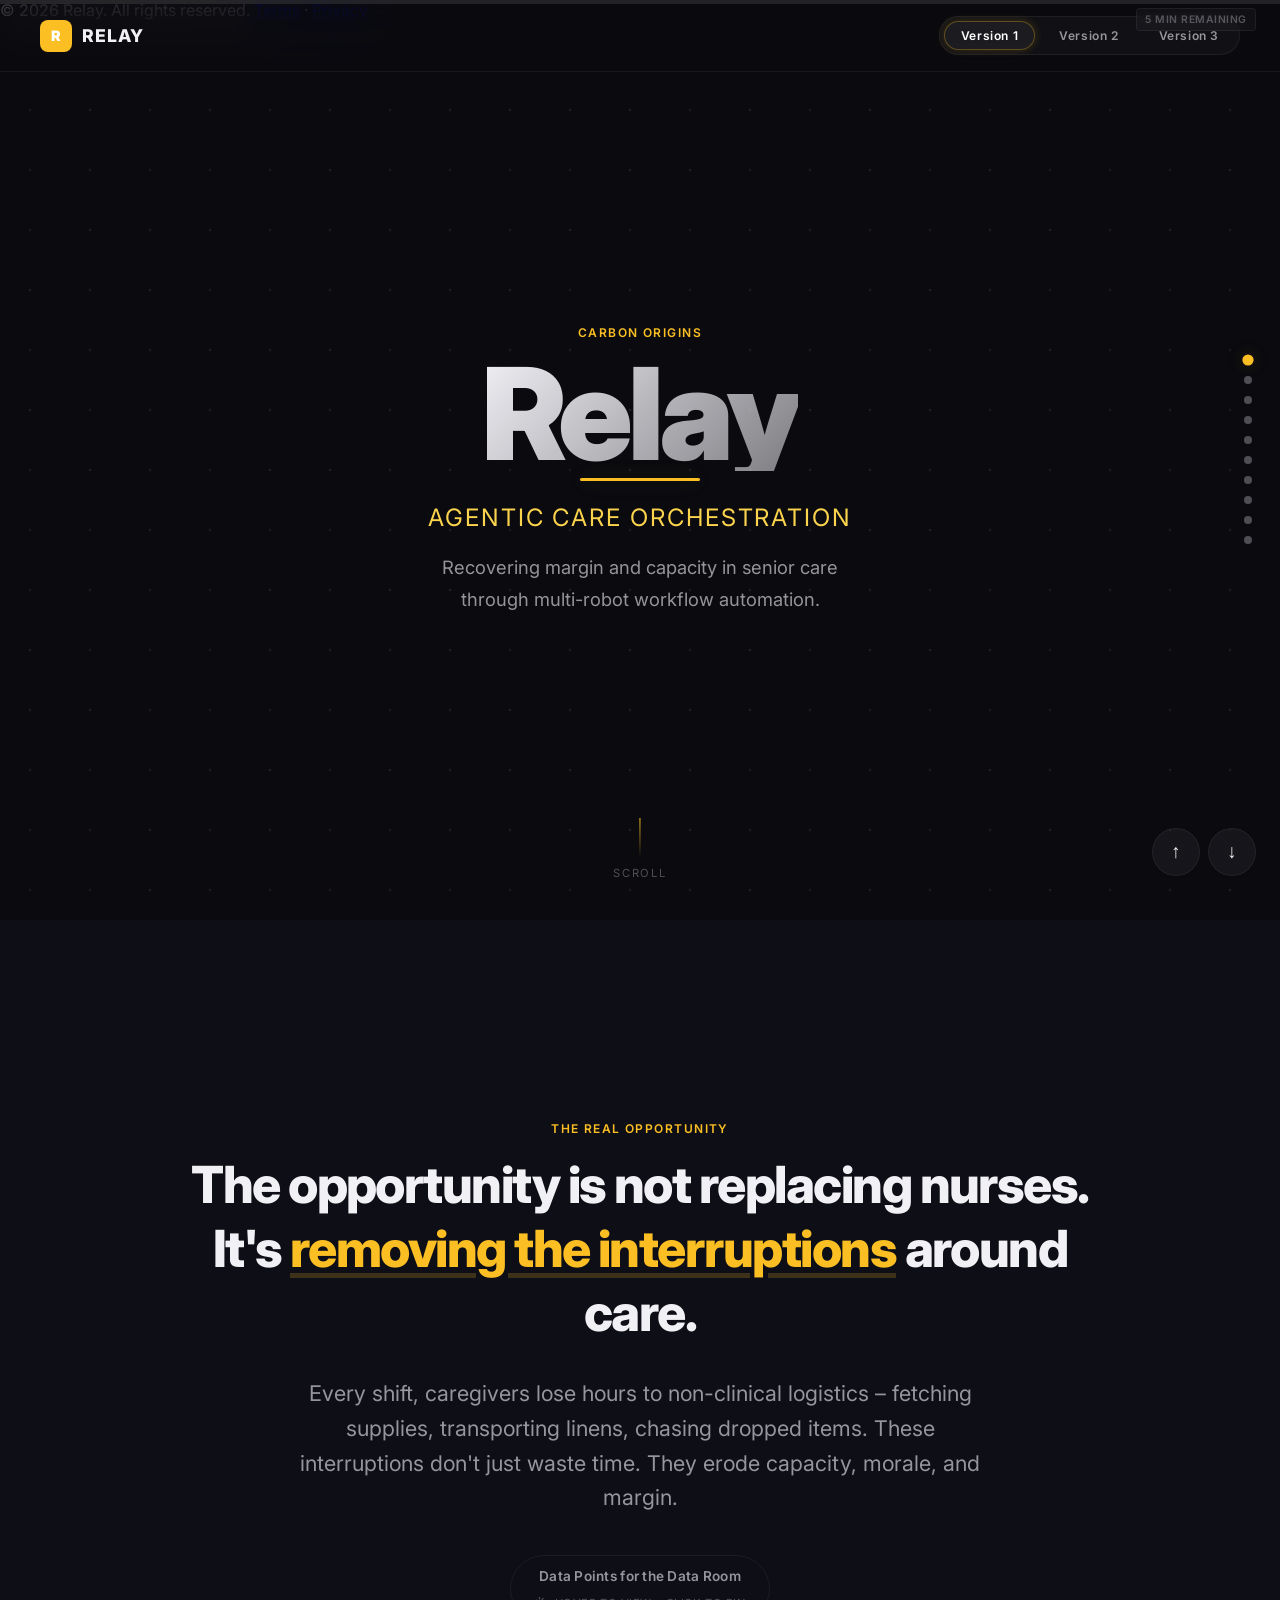
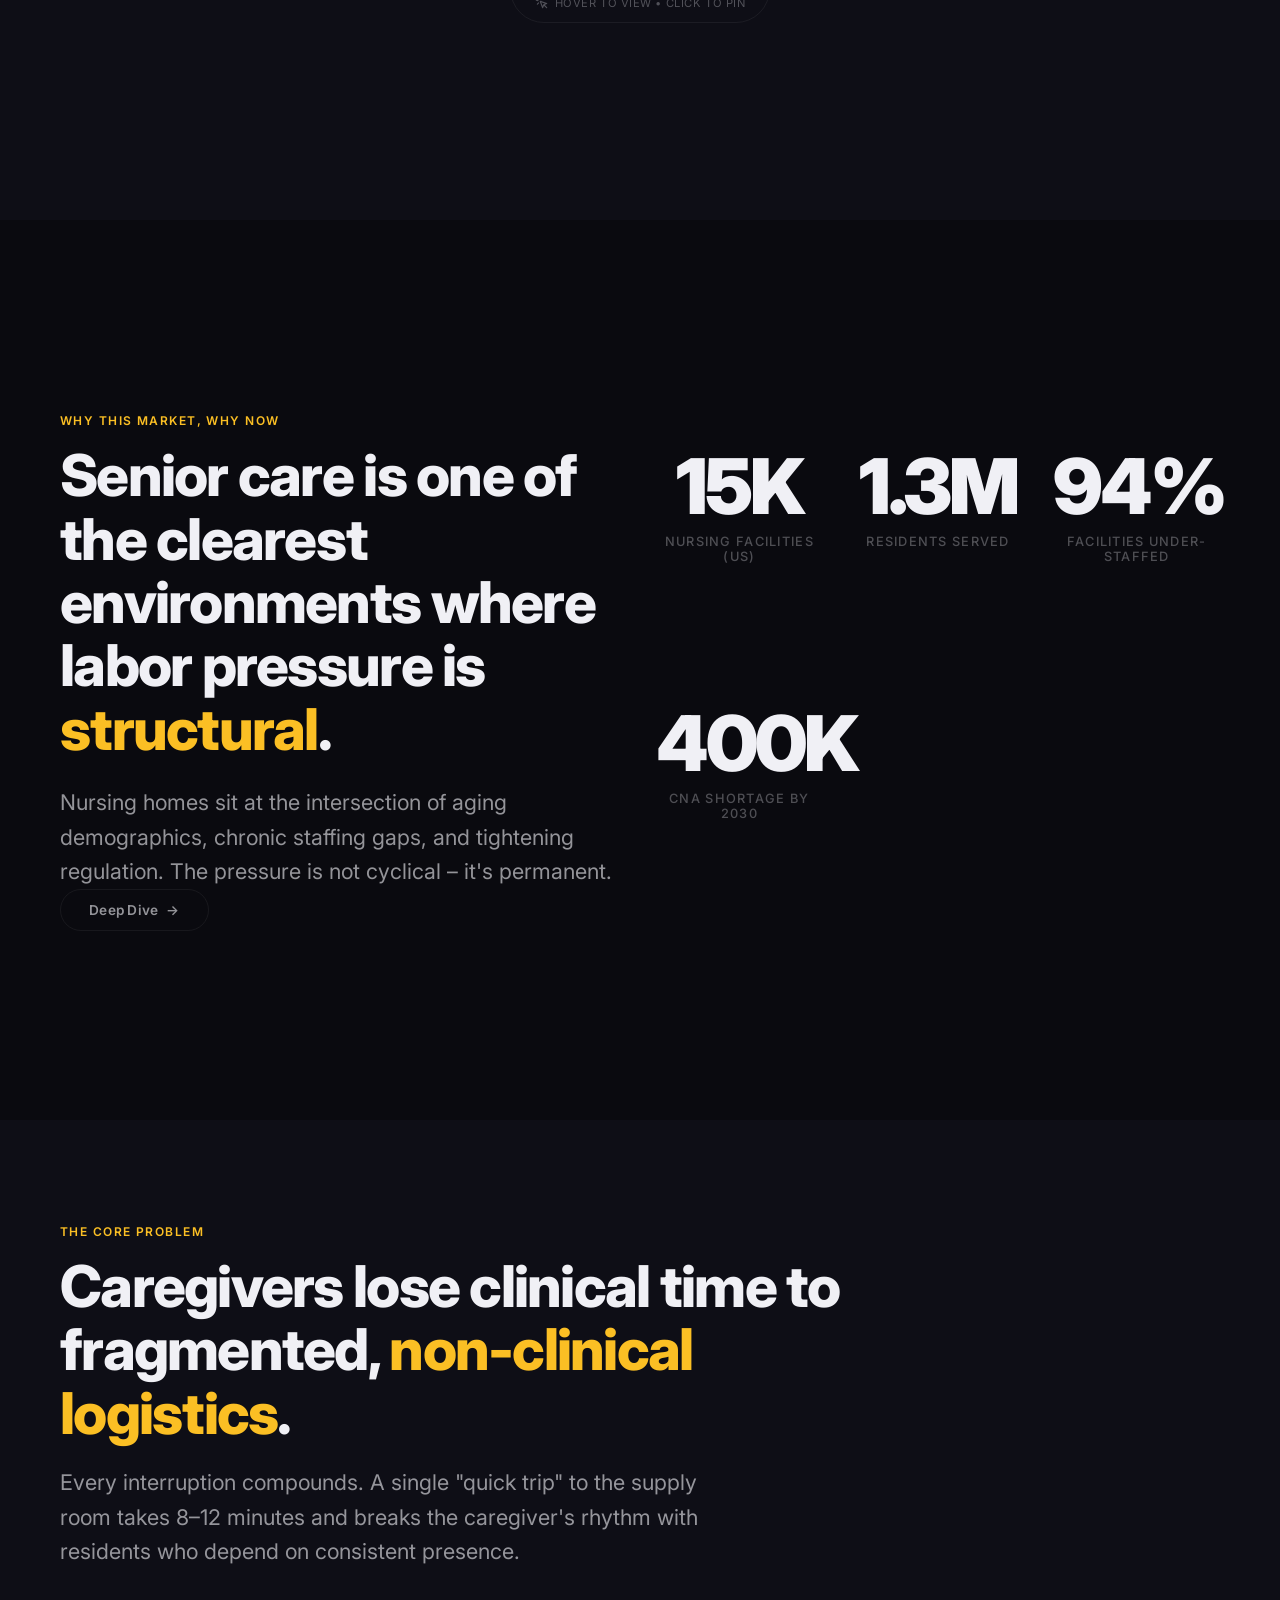
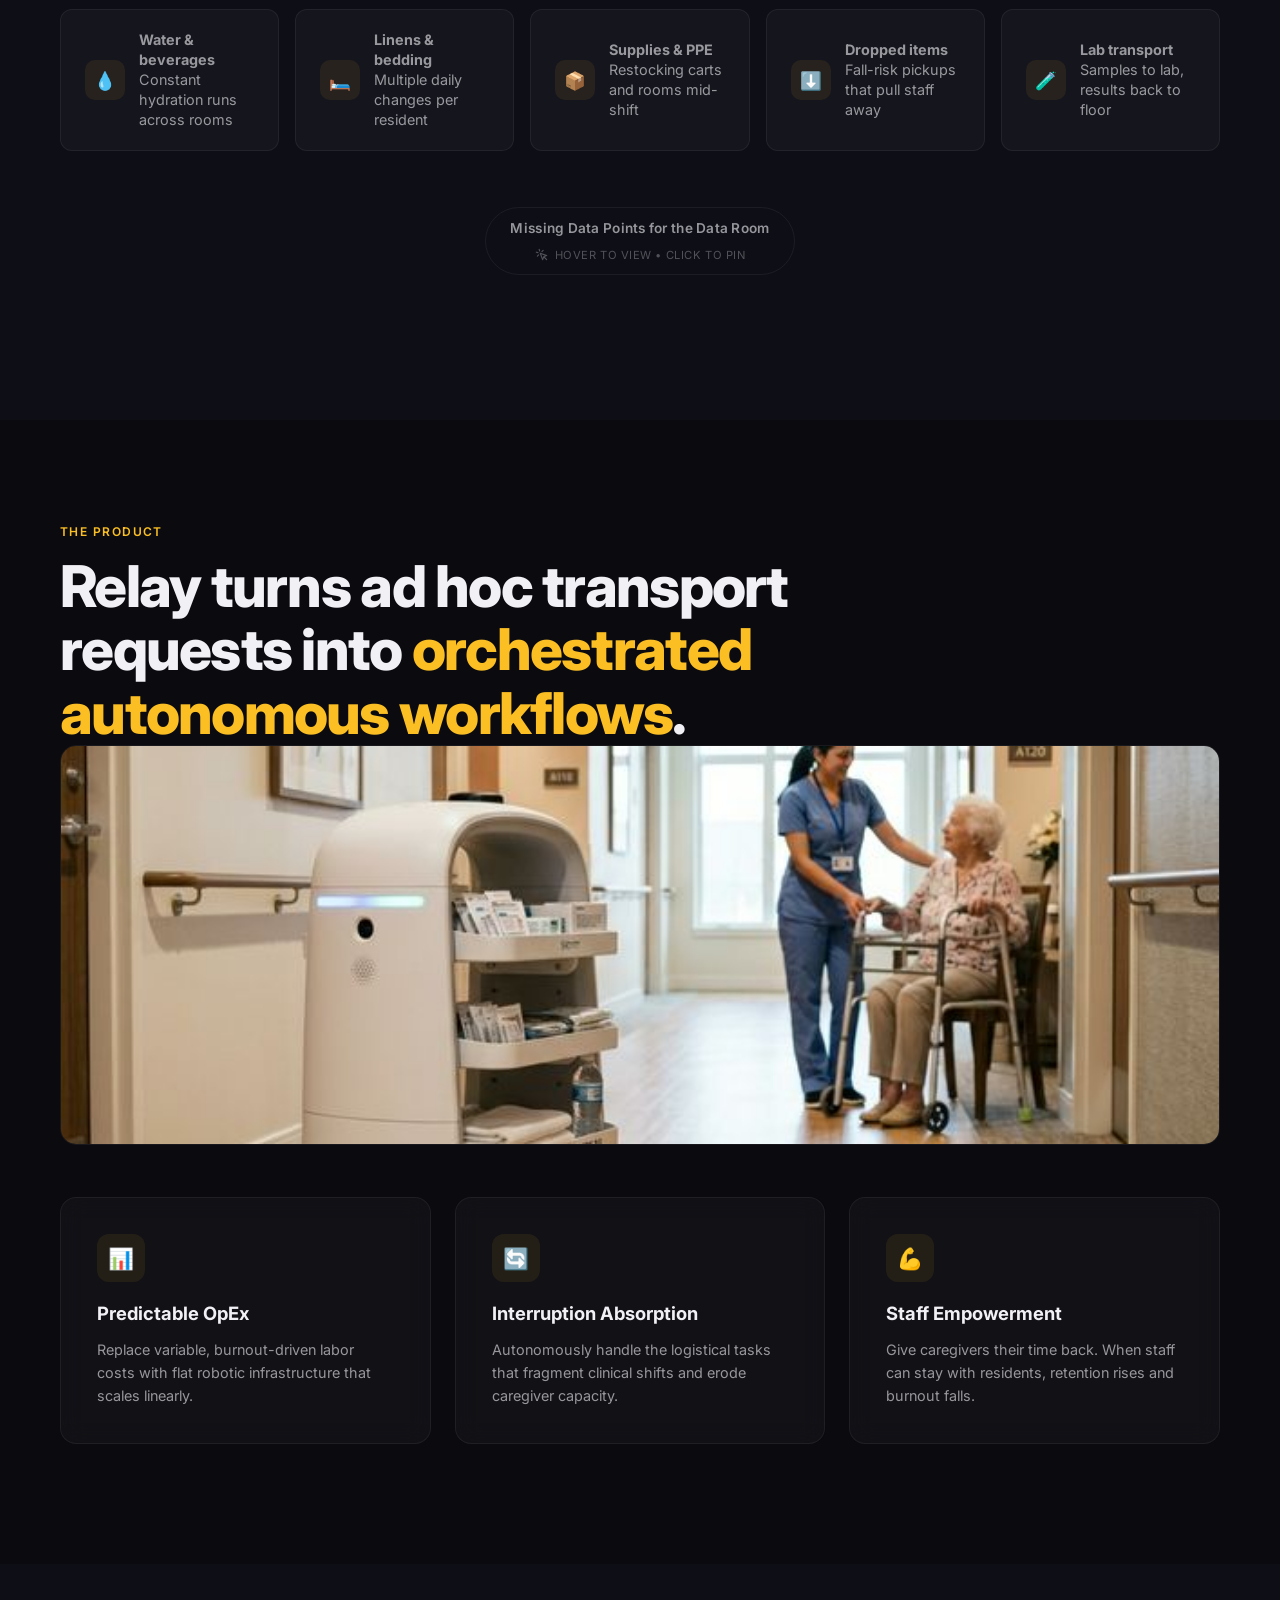
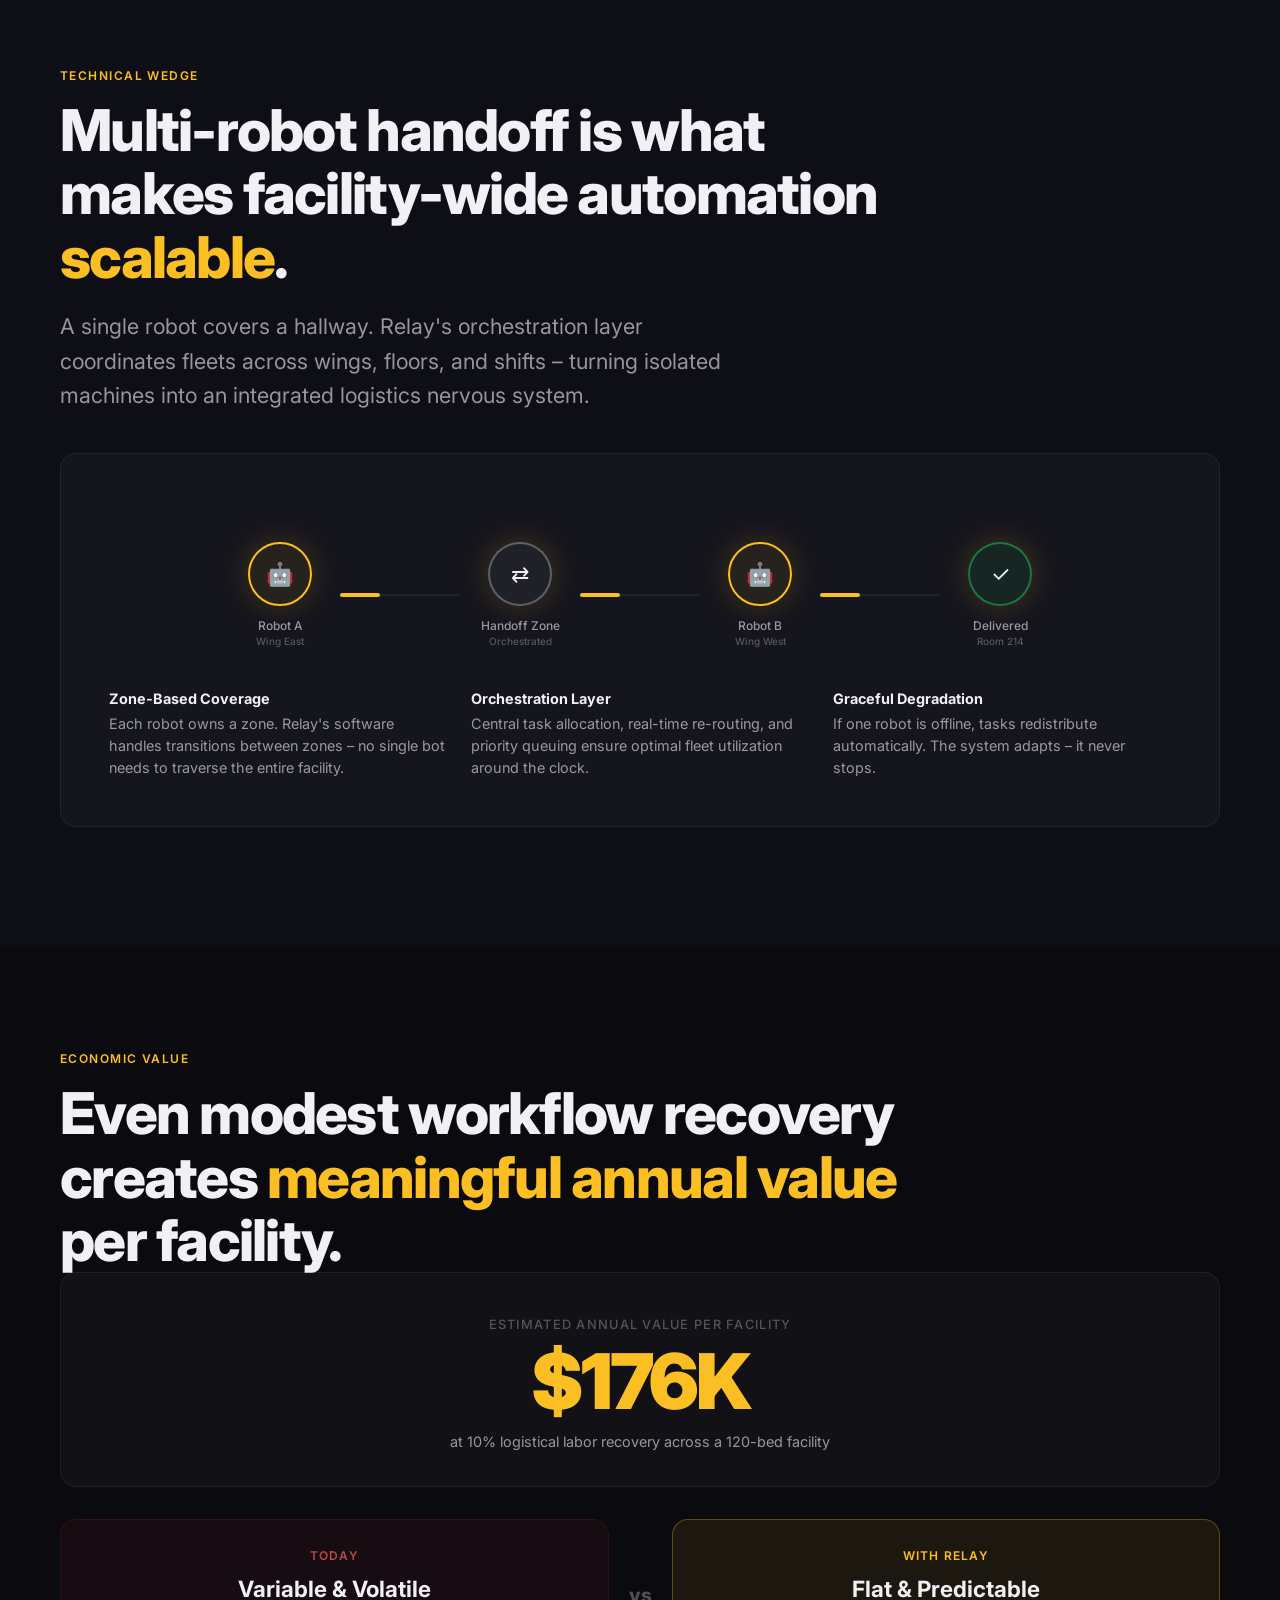
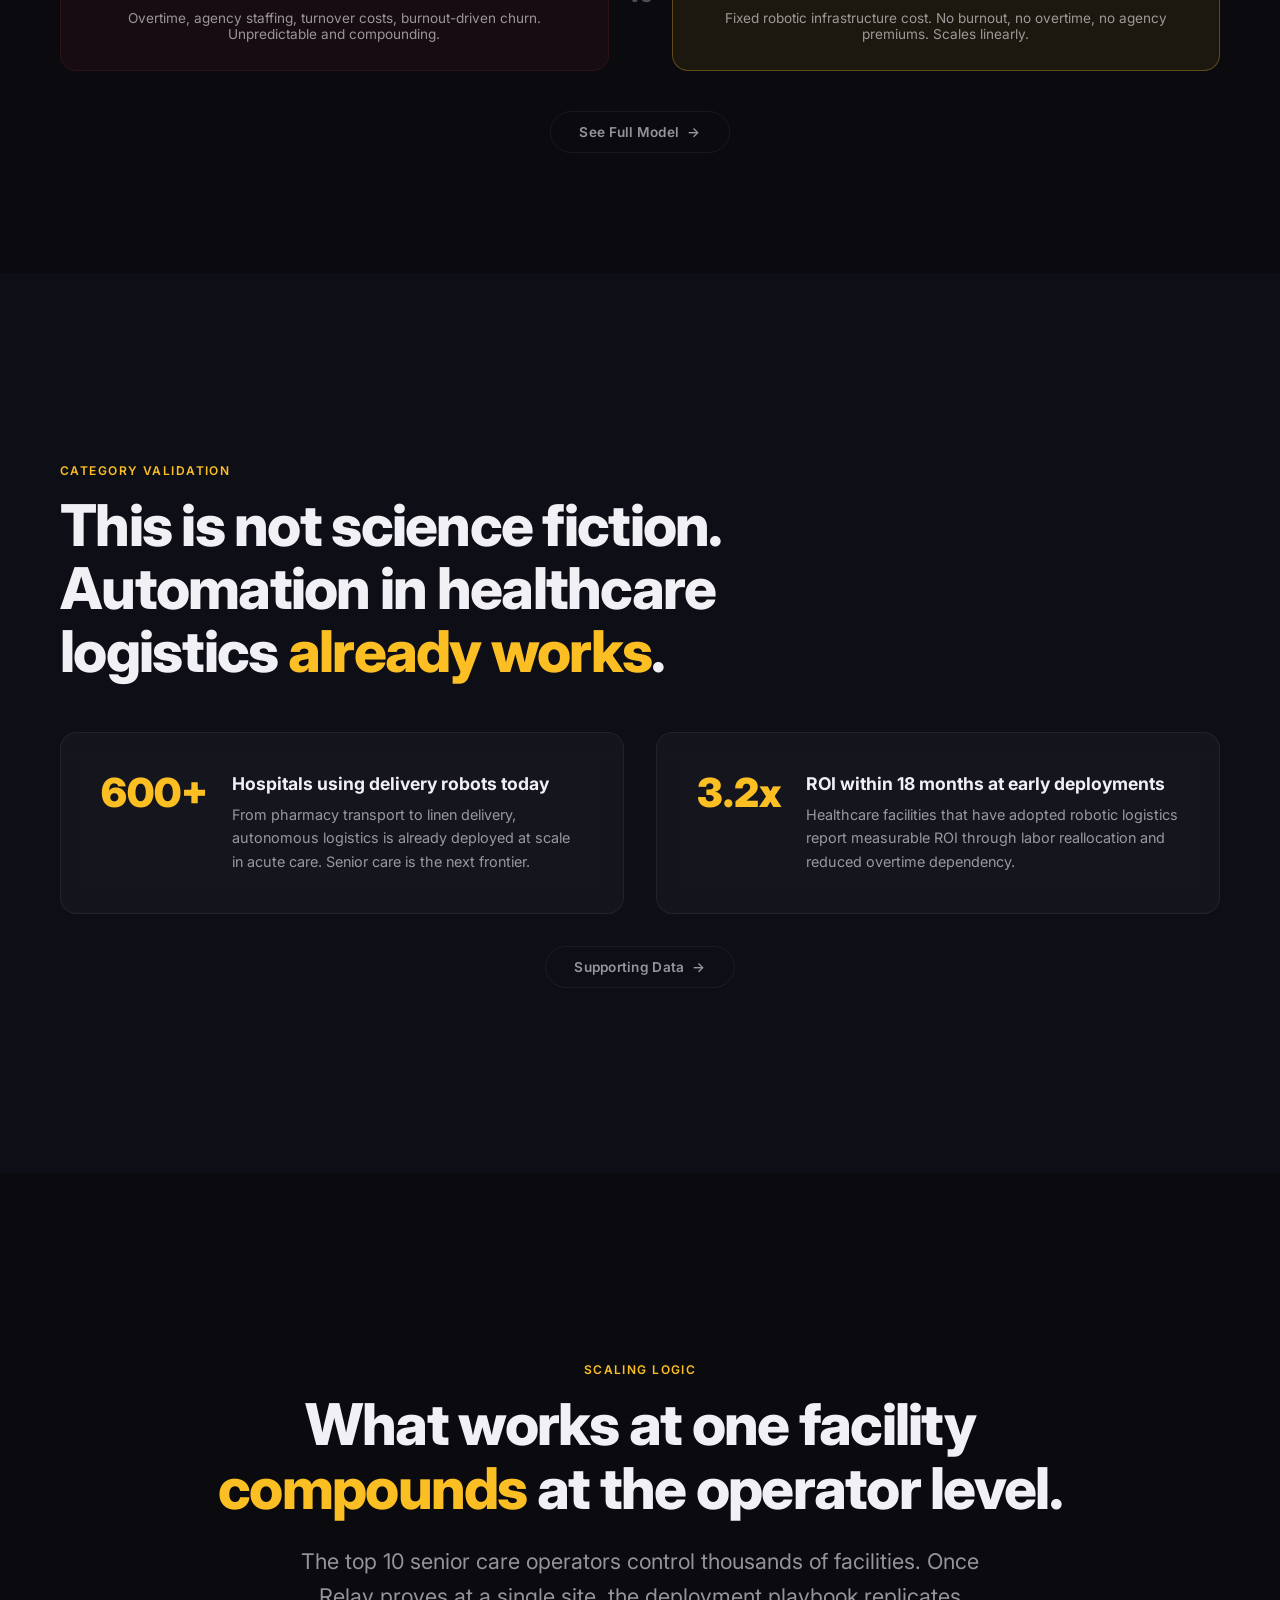
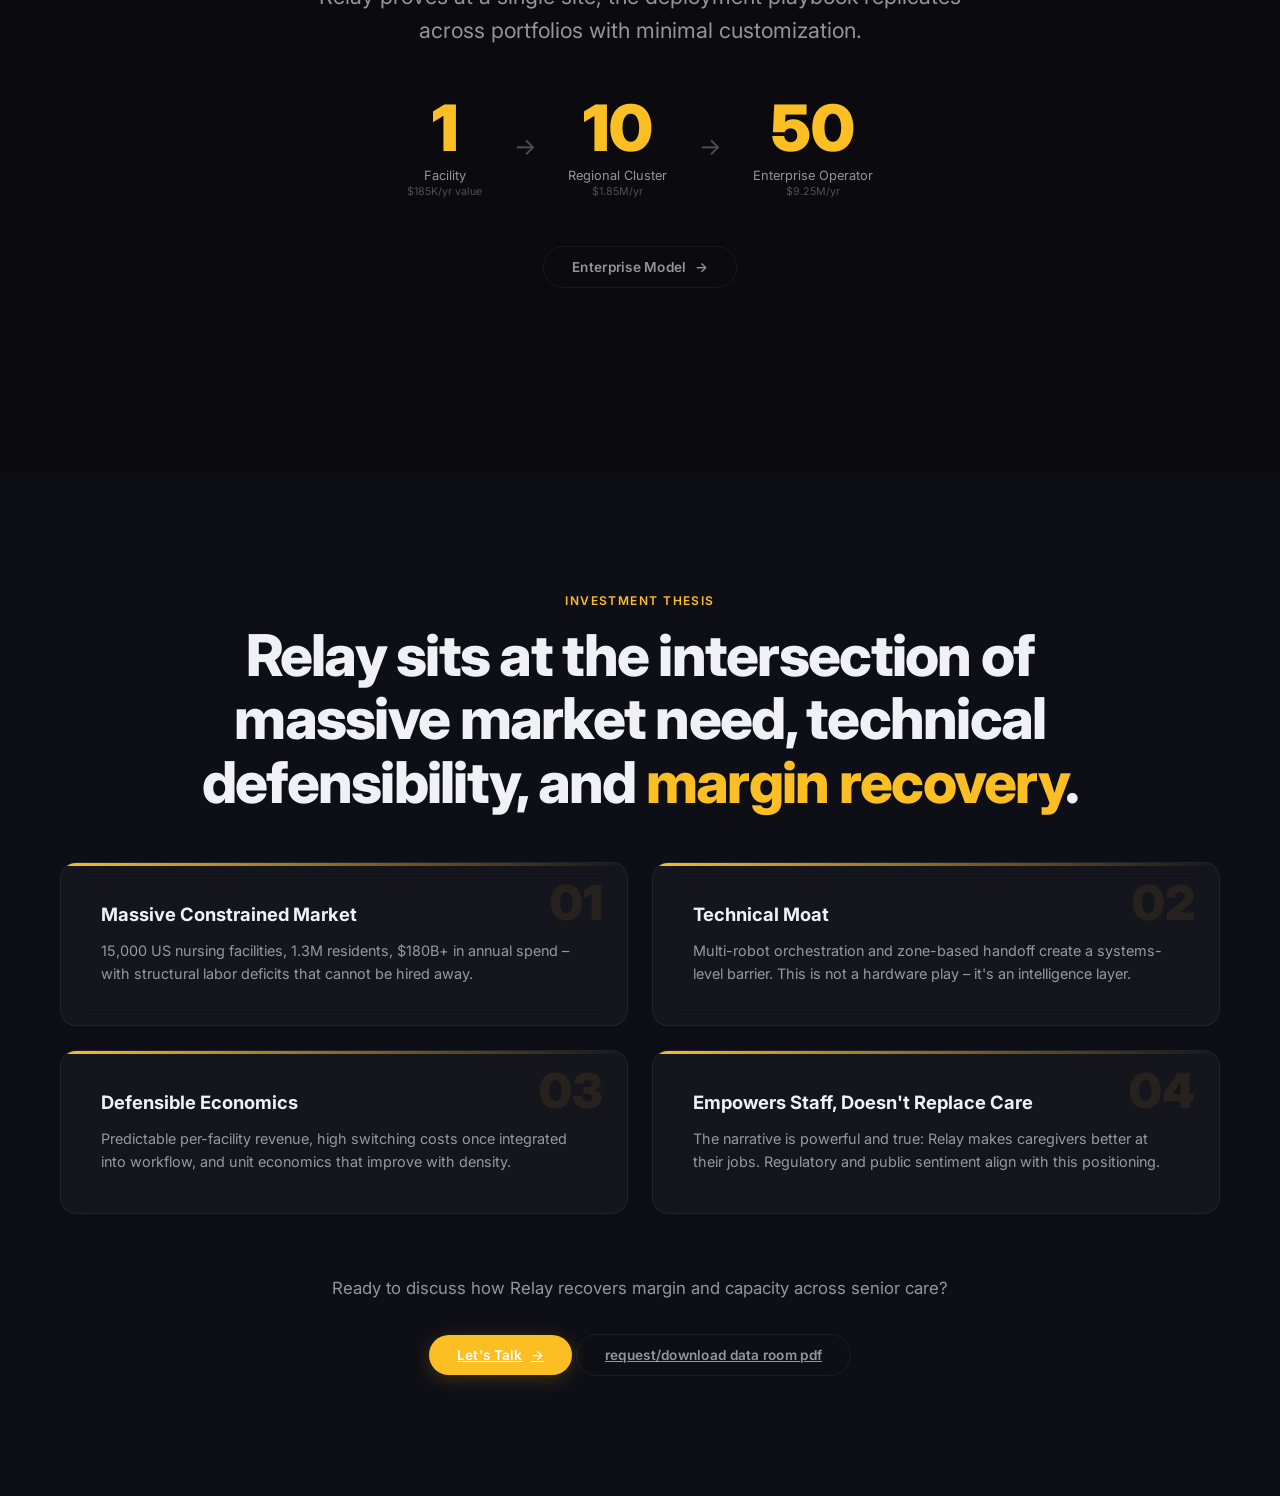
==== index.html @ 95ac2554 "Initial commit" ====
<!DOCTYPE html>
<html lang="en">

<head>
  <meta charset="UTF-8">
  <meta name="viewport" content="width=device-width, initial-scale=1.0">
  <meta name="description"
    content="Relay – Agentic Care Orchestration. Recovering margin and capacity in senior care through multi-robot workflow automation.">
  <title>Relay – Investor Deck</title>
  <link rel="stylesheet" href="styles.css">
</head>

<body>
  <div id="v1-progress-container" style="position: fixed; top: 0; left: 0; right: 0; z-index: 2000; height: 4px; background: rgba(255,255,255,0.1);">
    <div id="v1-progress-bar" style="height: 100%; width: 0%; background: #10B981; transition: width 0.1s, background 0.5s;"></div>
    <div id="v1-time-remaining" style="position: absolute; top: 8px; right: 24px; font-size: 0.65rem; font-weight: 600; text-transform: uppercase; letter-spacing: 0.05em; color: var(--text-muted); background: var(--bg-glass); padding: 4px 8px; border-radius: 4px; border: 1px solid var(--border); backdrop-filter: blur(4px);">
      5 min remaining
    </div>
  </div>  <!-- ═══ NAVIGATION ═══ -->
  <nav class="nav" id="main-nav">
    <div class="nav-logo">
      <div class="logo-mark">R</div>
      Relay
    </div>
    <div class="version-switcher">
      <a href="index.html" class="active">Version 1</a>
      <a href="v2.html">Version 2</a>
      <a href="v3.html">Version 3</a>
    </div>
  </nav>

  <!-- ═══ FOOTER ═══ -->
  <footer>
    <p>&copy; 2026 Relay. All rights reserved. <a href="#">Terms</a> &middot; <a href="#">Privacy</a></p>
  </footer>

  <button class="scroll-arrow-btn" id="scroll-up" onclick="scrollV('up')" aria-label="Scroll Up">↑</button>
  <button class="scroll-arrow-btn" id="scroll-down" onclick="scrollV('down')" aria-label="Scroll Down">↓</button>

  <!-- ═══ DOT NAV ═══ -->
  <div class="dot-nav" id="dot-nav">
    <a href="#cover" data-label="Cover"></a>
    <a href="#narrative" data-label="Thesis"></a>
    <a href="#market" data-label="Market"></a>
    <a href="#pain" data-label="Problem"></a>
    <a href="#product" data-label="Product"></a>
    <a href="#technical" data-label="Tech"></a>
    <a href="#economics" data-label="Value"></a>
    <a href="#proof" data-label="Proof"></a>
    <a href="#scaling" data-label="Scale"></a>
    <a href="#thesis" data-label="Invest"></a>
  </div>

  <!-- ══════════════════════════════════════════
     S1 – COVER
     ══════════════════════════════════════════ -->
  <section id="cover">
    <canvas id="cover-canvas"></canvas>
    <div class="section-inner">
      <div class="label reveal">Carbon Origins</div>
      <h1 class="cover-title reveal reveal-delay-1">Relay</h1>
      <p class="cover-tagline reveal reveal-delay-2">Agentic Care Orchestration</p>
      <p class="cover-sub reveal reveal-delay-3">
        Recovering margin and capacity in senior care<br>
        through multi-robot workflow automation.
      </p>
    </div>
    <div class="scroll-indicator">
      <div class="line"></div>
      Scroll
    </div>
  </section>

  <!-- ══════════════════════════════════════════
     S2 – NARRATIVE SHIFT
     ══════════════════════════════════════════ -->
  <section id="narrative">
    <div class="section-inner" style="text-align:center;">
      <div class="label reveal">The Real Opportunity</div>
      <h2 class="headline reveal reveal-delay-1">
        The opportunity is not replacing nurses.<br>
        It's <em class="narrative-em">removing the interruptions</em> around care.
      </h2>
      <p class="subheadline reveal reveal-delay-2" style="margin:32px auto 0;">
        Every shift, caregivers lose hours to non-clinical logistics – fetching supplies,
        transporting linens, chasing dropped items. These interruptions don't just waste time.
        They erode capacity, morale, and margin.
      </p>

      <!-- Data Expander: Slide 1 -->
      <div class="data-expander-wrapper reveal reveal-delay-3" style="margin-top: 40px;">
        <button class="btn btn-ghost data-expander-btn" style="flex-direction: column; padding: 12px 24px;">
          <span style="font-weight: 600;">Data Points for the Data Room</span>
          <span style="font-size: 0.7rem; color: var(--text-muted); font-weight: 400; text-transform: uppercase; letter-spacing: 0.05em; margin-top: 4px; display: flex; align-items: center; gap: 6px;">
            <svg width="14" height="14" fill="none" stroke="currentColor" viewBox="0 0 24 24"><path stroke-linecap="round" stroke-linejoin="round" stroke-width="2" d="M15 15l-2 5L9 9l11 4-5 2zm0 0l5 5M7.188 2.239l.777 2.897M5.136 7.965l-2.898-.777M13.95 4.05l-2.122 2.122m-5.657 5.656l-2.12 2.122"></path></svg>
            Hover to view &bull; Click to pin
          </span>
        </button>
        <div class="data-expander-content">
          <ul class="expander-list">
            <li><strong>The "21% Rule" (Direct Care Baseline):</strong> In current senior care and hospital settings, nurses spend only an estimated 21% of their time on direct patient care. The remaining ~79% is consumed by fragmented administrative and non-clinical logistics.</li>
            <li><strong>Facility-Level Payroll Exposure:</strong> An average 106-bed nursing home carries roughly 247 CNA hours per day. At current median wages, this represents $1.6M to $1.65M in annual CNA payroll-equivalent labor per facility—this is the total pool of labor currently subjected to "fragmentation".</li>
            <li><strong>The Global Nursing Shortage Scoping:</strong> The International Council of Nurses has declared the nursing shortage a "global health emergency," with 13 million to 30.6 million jobs needing replacement.</li>
            <li><strong>The Automation Target:</strong> Research specifically validates that 30% of administrative and support tasks for nurses can be automated or reassigned to robotic systems.</li>
          </ul>
          <div style="margin-top: 20px; padding-top: 16px; border-top: 1px solid var(--border-accent);">
            <strong style="font-size: 0.75rem; color: var(--text-muted); text-transform: uppercase; letter-spacing: 0.05em; display: block; margin-bottom: 12px;">Sources for Due Diligence:</strong>
            <ul style="list-style: none; padding: 0; margin: 0; font-size: 0.8rem; display: flex; flex-direction: column; gap: 10px;">
              <li><a href="https://www.bls.gov/oes/current/oes311014.htm" target="_blank" style="color: var(--accent); text-decoration: none; display: flex; align-items: flex-start; gap: 6px; line-height: 1.4;">
                <svg width="14" height="14" fill="none" stroke="currentColor" viewBox="0 0 24 24" style="flex-shrink: 0; margin-top: 2px;"><path stroke-linecap="round" stroke-linejoin="round" stroke-width="2" d="M10 6H6a2 2 0 00-2 2v10a2 2 0 002 2h10a2 2 0 002-2v-4M14 4h6m0 0v6m0-6L10 14"></path></svg>
                U.S. Bureau of Labor Statistics: Nursing Assistants Wage & Employment Data
              </a></li>
              <li><a href="https://www.ajc.com/pulse/estimated-30-of-administrative-nurse-tasks-can-be-done-by-ai-enabled-robots/" target="_blank" style="color: var(--accent); text-decoration: none; display: flex; align-items: flex-start; gap: 6px; line-height: 1.4;">
                <svg width="14" height="14" fill="none" stroke="currentColor" viewBox="0 0 24 24" style="flex-shrink: 0; margin-top: 2px;"><path stroke-linecap="round" stroke-linejoin="round" stroke-width="2" d="M10 6H6a2 2 0 00-2 2v10a2 2 0 002 2h10a2 2 0 002-2v-4M14 4h6m0 0v6m0-6L10 14"></path></svg>
                Research: 30% of Administrative Nurse Tasks Automatable
              </a></li>
              <li><a href="https://www.nursingworld.org/practice-policy/nursing-excellence/official-position-statements/" target="_blank" style="color: var(--accent); text-decoration: none; display: flex; align-items: flex-start; gap: 6px; line-height: 1.4;">
                <svg width="14" height="14" fill="none" stroke="currentColor" viewBox="0 0 24 24" style="flex-shrink: 0; margin-top: 2px;"><path stroke-linecap="round" stroke-linejoin="round" stroke-width="2" d="M10 6H6a2 2 0 00-2 2v10a2 2 0 002 2h10a2 2 0 002-2v-4M14 4h6m0 0v6m0-6L10 14"></path></svg>
                American Nurses Association: Official Position Statements
              </a></li>
            </ul>
          </div>
        </div>
      </div>

    </div>
  </section>

  <!-- ══════════════════════════════════════════
     S3 – WHY THIS MARKET, WHY NOW
     ══════════════════════════════════════════ -->
  <section id="market">
    <div class="section-inner">
      <div class="grid-2">
        <div>
          <div class="label reveal">Why This Market, Why Now</div>
          <h2 class="headline reveal reveal-delay-1">
            Senior care is one of the clearest environments where labor pressure is <span
              class="headline-accent">structural</span>.
          </h2>
          <p class="subheadline reveal reveal-delay-2" style="margin-top:24px;">
            Nursing homes sit at the intersection of aging demographics, chronic staffing gaps,
            and tightening regulation. The pressure is not cyclical – it's permanent.
          </p>
          <button class="btn btn-ghost btn-arrow reveal reveal-delay-3" onclick="openModal('market-modal')">
            Deep Dive
          </button>
        </div>
        <div class="stat-row reveal reveal-delay-2">
          <div class="stat-item">
            <div class="big-number" data-count="15000">0</div>
            <div class="stat-label">Nursing Facilities (US)</div>
          </div>
          <div class="stat-item">
            <div class="big-number" data-count="1300000" data-suffix="">0</div>
            <div class="stat-label">Residents Served</div>
          </div>
          <div class="stat-item">
            <div class="big-number" data-count="94" data-suffix="%">0</div>
            <div class="stat-label">Facilities Under-Staffed</div>
          </div>
          <div class="stat-item">
            <div class="big-number" data-count="400000" data-prefix="">0</div>
            <div class="stat-label">CNA Shortage by 2030</div>
          </div>
        </div>
      </div>
    </div>
  </section>

  <!-- ══════════════════════════════════════════
     S4 – OPERATIONAL PAIN
     ══════════════════════════════════════════ -->
  <section id="pain">
    <div class="section-inner">
      <div class="label reveal">The Core Problem</div>
      <h2 class="headline reveal reveal-delay-1" style="max-width:800px;">
        Caregivers lose clinical time to fragmented, <span class="headline-accent">non-clinical logistics</span>.
      </h2>
      <p class="subheadline reveal reveal-delay-2" style="margin-top:20px;">
        Every interruption compounds. A single "quick trip" to the supply room takes 8–12 minutes
        and breaks the caregiver's rhythm with residents who depend on consistent presence.
      </p>
      <div class="pain-flow reveal reveal-delay-3">
        <div class="pain-card">
          <div class="icon">💧</div>
          <span><strong>Water &amp; beverages</strong><br>Constant hydration runs across rooms</span>
        </div>
        <div class="pain-card">
          <div class="icon">🛏️</div>
          <span><strong>Linens &amp; bedding</strong><br>Multiple daily changes per resident</span>
        </div>
        <div class="pain-card">
          <div class="icon">📦</div>
          <span><strong>Supplies &amp; PPE</strong><br>Restocking carts and rooms mid-shift</span>
        </div>
        <div class="pain-card">
          <div class="icon">⬇️</div>
          <span><strong>Dropped items</strong><br>Fall-risk pickups that pull staff away</span>
        </div>
        <div class="pain-card">
          <div class="icon">🧪</div>
          <span><strong>Lab transport</strong><br>Samples to lab, results back to floor</span>
        </div>
      </div>

      <!-- Data Expander: Slide 2 -->
      <div class="data-expander-wrapper reveal reveal-delay-4" style="margin-top: 56px; display: flex; justify-content: center; width: 100%;">
        <div style="position: relative;">
          <button class="btn btn-ghost data-expander-btn" style="flex-direction: column; padding: 12px 24px;">
            <span style="font-weight: 600;">Missing Data Points for the Data Room</span>
            <span style="font-size: 0.7rem; color: var(--text-muted); font-weight: 400; text-transform: uppercase; letter-spacing: 0.05em; margin-top: 4px; display: flex; align-items: center; gap: 6px;">
              <svg width="14" height="14" fill="none" stroke="currentColor" viewBox="0 0 24 24"><path stroke-linecap="round" stroke-linejoin="round" stroke-width="2" d="M15 15l-2 5L9 9l11 4-5 2zm0 0l5 5M7.188 2.239l.777 2.897M5.136 7.965l-2.898-.777M13.95 4.05l-2.122 2.122m-5.657 5.656l-2.12 2.122"></path></svg>
              Hover to view &bull; Click to pin
            </span>
          </button>
          <div class="data-expander-content" style="bottom: 100%; top: auto; margin-bottom: 24px; text-align: left;">
            <ul class="expander-list">
              <li><strong>Errand Fatigue (The 4-Mile Baseline):</strong> Care staff spend a significant portion of their shift purely on "fetching and carrying" tasks (medications, linens, waste), walking at least 4 miles per day purely for these logistical errands.</li>
              <li><strong>Proven Interruption Reduction:</strong> Real-world deployments of delivery robots in clinical settings have already demonstrated a 30% drop in nurse interruptions, significantly improving focus on residents.</li>
              <li><strong>Specific Throughput Gains:</strong> Pilot data shows that automating the "fetch and carry" of the items on your slide (water, linens, supplies) can recover approximately 3.5 hours of staff time per day.</li>
              <li><strong>The Fall-Risk Safety Loophole:</strong> Manual updates of "Fall Risk" signage often lag behind Electronic Health Record (EHR) changes. Relay-style automation ensures 100% compliance in updating room signage within 30 to 45 minutes of an EHR status change, a critical metric for liability-conscious operators.</li>
              <li><strong>Economic Replacement Logic:</strong> In hospital logistics, a single robotic delivery unit currently replaces 3 to 4 full-time equivalents (FTEs), delivering between $180,000 and $300,000 in annual savings.</li>
            </ul>
          </div>
        </div>
      </div>
    </div>
  </section>

  <!-- ══════════════════════════════════════════
     S5 – THE PRODUCT
     ══════════════════════════════════════════ -->
  <section id="product">
    <div class="section-inner">
      <div class="label reveal">The Product</div>
      <h2 class="headline reveal reveal-delay-1" style="max-width:850px;">
        Relay turns ad hoc transport requests into <span class="headline-accent">orchestrated autonomous
          workflows</span>.
      </h2>
      <img src="relay-robot.png" alt="Relay autonomous delivery robot in a senior care facility"
        class="product-hero reveal reveal-delay-2">
      <div class="grid-3 reveal reveal-delay-3">
        <div class="glass-card">
          <div class="card-icon">📊</div>
          <h3>Predictable OpEx</h3>
          <p>Replace variable, burnout-driven labor costs with flat robotic infrastructure that scales linearly.</p>
        </div>
        <div class="glass-card">
          <div class="card-icon">🔄</div>
          <h3>Interruption Absorption</h3>
          <p>Autonomously handle the logistical tasks that fragment clinical shifts and erode caregiver capacity.</p>
        </div>
        <div class="glass-card">
          <div class="card-icon">💪</div>
          <h3>Staff Empowerment</h3>
          <p>Give caregivers their time back. When staff can stay with residents, retention rises and burnout falls.</p>
        </div>
      </div>
    </div>
  </section>

  <!-- ══════════════════════════════════════════
     S6 – TECHNICAL WEDGE
     ══════════════════════════════════════════ -->
  <section id="technical">
    <div class="section-inner">
      <div class="label reveal">Technical Wedge</div>
      <h2 class="headline reveal reveal-delay-1" style="max-width:850px;">
        Multi-robot handoff is what makes facility-wide automation <span class="headline-accent">scalable</span>.
      </h2>
      <p class="subheadline reveal reveal-delay-2" style="margin-top:20px;">
        A single robot covers a hallway. Relay's orchestration layer coordinates fleets across
        wings, floors, and shifts – turning isolated machines into an integrated logistics nervous system.
      </p>
      <div class="tech-diagram reveal reveal-delay-3">
        <div class="tech-flow">
          <div class="tech-node">
            <div class="tech-node-circle">🤖</div>
            <div class="tech-node-label">Robot A<br><small style="color:var(--text-muted)">Wing East</small></div>
          </div>
          <div class="tech-path"></div>
          <div class="tech-node">
            <div class="tech-node-circle" style="background:var(--bg-glass-strong);border-color:var(--text-muted);">⇄
            </div>
            <div class="tech-node-label">Handoff Zone<br><small style="color:var(--text-muted)">Orchestrated</small>
            </div>
          </div>
          <div class="tech-path"></div>
          <div class="tech-node">
            <div class="tech-node-circle">🤖</div>
            <div class="tech-node-label">Robot B<br><small style="color:var(--text-muted)">Wing West</small></div>
          </div>
          <div class="tech-path"></div>
          <div class="tech-node">
            <div class="tech-node-circle" style="background:rgba(34,197,94,0.1);border-color:rgba(34,197,94,0.5);">✓
            </div>
            <div class="tech-node-label">Delivered<br><small style="color:var(--text-muted)">Room 214</small></div>
          </div>
        </div>
        <div class="tech-points">
          <div class="tech-point">
            <strong>Zone-Based Coverage</strong>
            Each robot owns a zone. Relay's software handles transitions between zones – no single bot needs to traverse
            the entire facility.
          </div>
          <div class="tech-point">
            <strong>Orchestration Layer</strong>
            Central task allocation, real-time re-routing, and priority queuing ensure optimal fleet utilization around
            the clock.
          </div>
          <div class="tech-point">
            <strong>Graceful Degradation</strong>
            If one robot is offline, tasks redistribute automatically. The system adapts – it never stops.
          </div>
        </div>
      </div>
    </div>
  </section>

  <!-- ══════════════════════════════════════════
     S7 – ECONOMIC VALUE
     ══════════════════════════════════════════ -->
  <section id="economics">
    <div class="section-inner">
      <div class="label reveal">Economic Value</div>
      <h2 class="headline reveal reveal-delay-1" style="max-width:850px;">
        Even modest workflow recovery creates <span class="headline-accent">meaningful annual value</span> per facility.
      </h2>
      <div class="econ-hero-stat reveal reveal-delay-2">
        <div class="stat-label">Estimated Annual Value Per Facility</div>
        <div class="big-number" style="color:var(--accent);margin:12px 0;" data-count="185000" data-prefix="$">$0</div>
        <div style="color:var(--text-secondary);font-size:0.9rem;">at 10% logistical labor recovery across a 120-bed
          facility</div>
      </div>
      <div class="econ-compare reveal reveal-delay-3">
        <div class="econ-col old">
          <div
            style="font-size:0.75rem;color:rgba(255,100,100,0.7);text-transform:uppercase;letter-spacing:0.1em;font-weight:600;margin-bottom:12px;">
            Today</div>
          <div style="font-size:1.4rem;font-weight:700;margin-bottom:8px;">Variable &amp; Volatile</div>
          <p style="font-size:0.85rem;color:var(--text-secondary);">Overtime, agency staffing, turnover costs,
            burnout-driven churn. Unpredictable and compounding.</p>
        </div>
        <div class="econ-vs">vs</div>
        <div class="econ-col new">
          <div
            style="font-size:0.75rem;color:var(--accent);text-transform:uppercase;letter-spacing:0.1em;font-weight:600;margin-bottom:12px;">
            With Relay</div>
          <div style="font-size:1.4rem;font-weight:700;margin-bottom:8px;">Flat &amp; Predictable</div>
          <p style="font-size:0.85rem;color:var(--text-secondary);">Fixed robotic infrastructure cost. No burnout, no
            overtime, no agency premiums. Scales linearly.</p>
        </div>
      </div>
      <div style="text-align:center;margin-top:40px;" class="reveal reveal-delay-4">
        <button class="btn btn-ghost btn-arrow" onclick="openModal('econ-modal')">See Full Model</button>
      </div>
    </div>
  </section>

  <!-- ══════════════════════════════════════════
     S8 – PROOF OF CATEGORY
     ══════════════════════════════════════════ -->
  <section id="proof">
    <div class="section-inner">
      <div class="label reveal">Category Validation</div>
      <h2 class="headline reveal reveal-delay-1" style="max-width:850px;">
        This is not science fiction. Automation in healthcare logistics <span class="headline-accent">already
          works</span>.
      </h2>
      <div class="proof-points grid-2 reveal reveal-delay-2">
        <div class="glass-card proof-card">
          <div class="proof-number">600+</div>
          <div class="proof-text">
            <h3>Hospitals using delivery robots today</h3>
            <p>From pharmacy transport to linen delivery, autonomous logistics is already deployed at scale in acute
              care. Senior care is the next frontier.</p>
          </div>
        </div>
        <div class="glass-card proof-card">
          <div class="proof-number">3.2x</div>
          <div class="proof-text">
            <h3>ROI within 18 months at early deployments</h3>
            <p>Healthcare facilities that have adopted robotic logistics report measurable ROI through labor
              reallocation and reduced overtime dependency.</p>
          </div>
        </div>
      </div>
      <div style="text-align:center;margin-top:32px;" class="reveal reveal-delay-3">
        <button class="btn btn-ghost btn-arrow" onclick="openModal('proof-modal')">Supporting Data</button>
      </div>
    </div>
  </section>

  <!-- ══════════════════════════════════════════
     S9 – SCALING LOGIC
     ══════════════════════════════════════════ -->
  <section id="scaling">
    <div class="section-inner" style="text-align:center;">
      <div class="label reveal">Scaling Logic</div>
      <h2 class="headline reveal reveal-delay-1" style="max-width:850px;margin:0 auto;">
        What works at one facility <span class="headline-accent">compounds</span> at the operator level.
      </h2>
      <p class="subheadline reveal reveal-delay-2" style="margin:24px auto 0;">
        The top 10 senior care operators control thousands of facilities. Once Relay proves at a single site,
        the deployment playbook replicates across portfolios with minimal customization.
      </p>
      <div class="scale-visual reveal reveal-delay-3">
        <div class="scale-step">
          <div class="scale-number">1</div>
          <div class="scale-label">Facility<br><small style="color:var(--text-muted)">$185K/yr value</small></div>
        </div>
        <div class="scale-arrow">→</div>
        <div class="scale-step">
          <div class="scale-number">10</div>
          <div class="scale-label">Regional Cluster<br><small style="color:var(--text-muted)">$1.85M/yr</small></div>
        </div>
        <div class="scale-arrow">→</div>
        <div class="scale-step">
          <div class="scale-number">50</div>
          <div class="scale-label">Enterprise Operator<br><small style="color:var(--text-muted)">$9.25M/yr</small></div>
        </div>
      </div>
      <div class="reveal reveal-delay-4">
        <button class="btn btn-ghost btn-arrow" onclick="openModal('scale-modal')">Enterprise Model</button>
      </div>
    </div>
  </section>

  <!-- ══════════════════════════════════════════
     S10 – INVESTMENT THESIS / CLOSE
     ══════════════════════════════════════════ -->
  <section id="thesis">
    <div class="section-inner">
      <div class="label reveal" style="text-align:center;display:block;">Investment Thesis</div>
      <h2 class="headline reveal reveal-delay-1" style="text-align:center;max-width:900px;margin:0 auto;">
        Relay sits at the intersection of massive market need, technical defensibility, and <span
          class="headline-accent">margin recovery</span>.
      </h2>
      <div class="thesis-grid grid-2x2 reveal reveal-delay-2">
        <div class="glass-card thesis-card">
          <div class="number">01</div>
          <h3>Massive Constrained Market</h3>
          <p>15,000 US nursing facilities, 1.3M residents, $180B+ in annual spend – with structural labor deficits that
            cannot be hired away.</p>
        </div>
        <div class="glass-card thesis-card">
          <div class="number">02</div>
          <h3>Technical Moat</h3>
          <p>Multi-robot orchestration and zone-based handoff create a systems-level barrier. This is not a hardware
            play – it's an intelligence layer.</p>
        </div>
        <div class="glass-card thesis-card">
          <div class="number">03</div>
          <h3>Defensible Economics</h3>
          <p>Predictable per-facility revenue, high switching costs once integrated into workflow, and unit economics
            that improve with density.</p>
        </div>
        <div class="glass-card thesis-card">
          <div class="number">04</div>
          <h3>Empowers Staff, Doesn't Replace Care</h3>
          <p>The narrative is powerful and true: Relay makes caregivers better at their jobs. Regulatory and public
            sentiment align with this positioning.</p>
        </div>
      </div>
      <div class="thesis-cta reveal reveal-delay-3">
        <p>Ready to discuss how Relay recovers margin and capacity across senior care?</p>
        <a href="mailto:invest@carbonorigins.com" class="btn btn-primary btn-arrow">Let's Talk</a>
        <a href="mailto:invest@carbonorigins.com?subject=Request%2FDownload%20Data%20Room%20PDF" class="btn btn-ghost" style="margin-top:12px;">request/download data room pdf</a>
      </div>
    </div>
  </section>

  <!-- ═══ MODALS ═══ -->
  <div class="modal-overlay" id="market-modal">
    <div class="modal-content">
      <button class="modal-close" onclick="closeModal('market-modal')">✕</button>
      <h2>Market Deep Dive</h2>
      <p style="color:var(--text-secondary);margin-bottom:24px;">Key metrics defining the US skilled nursing facility
        landscape.</p>
      <table>
        <tr>
          <th>Metric</th>
          <th>Value</th>
          <th>Source Context</th>
        </tr>
        <tr>
          <td>Certified Nursing Facilities</td>
          <td>~15,000</td>
          <td>CMS Provider Data</td>
        </tr>
        <tr>
          <td>Total Certified Beds</td>
          <td>~1.67M</td>
          <td>CMS Certification</td>
        </tr>
        <tr>
          <td>Average Occupancy</td>
          <td>~78%</td>
          <td>Post-COVID recovery</td>
        </tr>
        <tr>
          <td>Residents Served</td>
          <td>~1.3M</td>
          <td>Census estimates</td>
        </tr>
        <tr>
          <td>Required HPRD</td>
          <td>3.48 hrs/resident/day</td>
          <td>CMS Minimum Staffing</td>
        </tr>
        <tr>
          <td>CNA Avg. Hourly Wage</td>
          <td>$17.50–$19.00</td>
          <td>BLS 2024</td>
        </tr>
        <tr>
          <td>CNA Annual Turnover</td>
          <td>~80%</td>
          <td>Industry benchmark</td>
        </tr>
        <tr>
          <td>Projected CNA Shortage (2030)</td>
          <td>~400,000</td>
          <td>PHI National</td>
        </tr>
      </table>
      <p style="color:var(--text-muted);font-size:0.8rem;margin-top:16px;">Note: Figures represent industry estimates
        and publicly available data points used for modeling purposes.</p>
    </div>
  </div>

  <div class="modal-overlay" id="econ-modal">
    <div class="modal-content">
      <button class="modal-close" onclick="closeModal('econ-modal')">✕</button>
      <h2>Economic Model – Per Facility</h2>
      <p style="color:var(--text-secondary);margin-bottom:24px;">Modeled annual value from logistical labor recovery at
        a 120-bed skilled nursing facility.</p>
      <table>
        <tr>
          <th>Scenario</th>
          <th>Recovery %</th>
          <th>FTE Equivalent</th>
          <th>Annual Value</th>
        </tr>
        <tr>
          <td>Conservative</td>
          <td>5%</td>
          <td>~2.1 FTEs</td>
          <td>$92,500</td>
        </tr>
        <tr>
          <td>Base Case</td>
          <td>10%</td>
          <td>~4.2 FTEs</td>
          <td>$185,000</td>
        </tr>
        <tr>
          <td>Optimistic</td>
          <td>15%</td>
          <td>~6.3 FTEs</td>
          <td>$277,500</td>
        </tr>
      </table>
      <h3 style="margin-top:32px;font-size:1.1rem;">Assumptions</h3>
      <table>
        <tr>
          <td>CNA FTEs per 120-bed facility</td>
          <td>~42</td>
        </tr>
        <tr>
          <td>Avg. blended cost per CNA (loaded)</td>
          <td>~$44,000/yr</td>
        </tr>
        <tr>
          <td>% of CNA time on non-clinical logistics</td>
          <td>~25–35%</td>
        </tr>
        <tr>
          <td>Relay system annual cost per facility</td>
          <td>$60,000–$80,000</td>
        </tr>
      </table>
      <p style="color:var(--text-muted);font-size:0.8rem;margin-top:16px;">Net value = recovered labor value minus Relay
        system cost. Excludes soft benefits (retention, satisfaction, compliance).</p>
    </div>
  </div>

  <div class="modal-overlay" id="proof-modal">
    <div class="modal-content">
      <button class="modal-close" onclick="closeModal('proof-modal')">✕</button>
      <h2>Category Validation – Supporting Data</h2>
      <p style="color:var(--text-secondary);margin-bottom:24px;">Evidence that autonomous logistics in healthcare is
        proven and accelerating.</p>
      <table>
        <tr>
          <th>Data Point</th>
          <th>Detail</th>
        </tr>
        <tr>
          <td>Hospital robot deployments</td>
          <td>600+ facilities using autonomous delivery (Aethon/TUG, Savioke/Relay Robotics, Diligent)</td>
        </tr>
        <tr>
          <td>Pharmacy transport automation</td>
          <td>Reduces delivery time by 50% and frees 2+ FTE hours/day in pharmacy staff</td>
        </tr>
        <tr>
          <td>Post-COVID acceleration</td>
          <td>Labor shortages post-2020 drove 3x increase in healthcare robotics RFPs</td>
        </tr>
        <tr>
          <td>Regulatory tailwinds</td>
          <td>CMS staffing mandates (2024) increase pressure to optimize existing workforce</td>
        </tr>
      </table>
    </div>
  </div>

  <div class="modal-overlay" id="scale-modal">
    <div class="modal-content">
      <button class="modal-close" onclick="closeModal('scale-modal')">✕</button>
      <h2>Enterprise Scaling Model</h2>
      <p style="color:var(--text-secondary);margin-bottom:24px;">Projected annual value by operator size at base case
        (10% recovery).</p>
      <table>
        <tr>
          <th>Operator Size</th>
          <th>Facilities</th>
          <th>Annual Value</th>
          <th>Net of Relay Cost</th>
        </tr>
        <tr>
          <td>Single Facility</td>
          <td>1</td>
          <td>$185,000</td>
          <td>$105,000–$125,000</td>
        </tr>
        <tr>
          <td>Regional Operator</td>
          <td>10</td>
          <td>$1.85M</td>
          <td>$1.05M–$1.25M</td>
        </tr>
        <tr>
          <td>Mid-Market</td>
          <td>25</td>
          <td>$4.6M</td>
          <td>$2.6M–$3.1M</td>
        </tr>
        <tr>
          <td>Enterprise Operator</td>
          <td>50</td>
          <td>$9.25M</td>
          <td>$5.25M–$6.25M</td>
        </tr>
        <tr>
          <td>Top-10 Operator</td>
          <td>200+</td>
          <td>$37M+</td>
          <td>$21M+</td>
        </tr>
      </table>
      <p style="color:var(--text-muted);font-size:0.8rem;margin-top:16px;">Assumes Relay system cost of $60K–$80K per
        facility per year. Volume discounts apply at 25+ deployments.</p>
    </div>
  </div>

  <script src="script.js"></script>
  <script>
    // V1 specific: Progress Bar & Time Remaining indicator
    document.addEventListener('DOMContentLoaded', () => {
      window.addEventListener('scroll', () => {
        const scrollPx = document.documentElement.scrollTop;
        const winHeightPx = document.documentElement.scrollHeight - document.documentElement.clientHeight;
        const scrolled = scrollPx / winHeightPx;
        
        const bar = document.getElementById('v1-progress-bar');
        const timeText = document.getElementById('v1-time-remaining');
        
        if(bar && timeText) {
          bar.style.width = `${scrolled * 100}%`;
          
          let color = '#10B981'; // Green
          if (scrolled > 0.8) {
            color = '#3B82F6'; // Blue
          } else if (scrolled > 0.4) {
            color = '#F59E0B'; // Amber
          }
          bar.style.background = color;
          
          const maxMins = 5;
          const minsLeft = Math.max(1, Math.ceil(maxMins * (1 - scrolled)));
          if (scrolled > 0.95) {
            timeText.textContent = "Done";
          } else {
            timeText.textContent = `${minsLeft} min remaining`;
          }
        }
      }, { passive: true });
    });
  </script>

  <script src="script.js"></script>
</body>

</html>
---- styles.css ----
@import url('https://fonts.googleapis.com/css2?family=Inter:wght@300;400;500;600;700;800;900&display=swap');

/* ═══════════════════════════════════════════
   DESIGN SYSTEM – Carbon Origins Derived
   ═══════════════════════════════════════════ */
:root {
  --bg-primary: #0A0A0F;
  --bg-section-alt: #0E0E16;
  --bg-glass: rgba(255,255,255,0.03);
  --bg-glass-hover: rgba(255,255,255,0.07);
  --bg-glass-strong: rgba(255,255,255,0.05);
  --text-primary: #F0F0F5;
  --text-secondary: rgba(240,240,245,0.6);
  --text-muted: rgba(240,240,245,0.3);
  --accent: #FBBF24;
  --accent-glow: rgba(251, 191, 36, 0.2);
  --accent-subtle: #FCD34D;
  --accent-light: rgba(251, 191, 36, 0.08);
  --border: rgba(255,255,255,0.06);
  --border-accent: rgba(251, 191, 36, 0.3);
  --radius-card: 16px;
  --radius-pill: 100px;
  --font: 'Inter', -apple-system, sans-serif;
  --ease: cubic-bezier(0.16, 1, 0.3, 1);
  --max-w: 1200px;
}

/* ═══ RESET ═══ */
*, *::before, *::after { box-sizing: border-box; margin: 0; padding: 0; }
html { scroll-behavior: smooth; font-size: 16px; scroll-padding-top: 88px; }
body {
  font-family: var(--font);
  background: var(--bg-primary);
  color: var(--text-primary);
  overflow-x: hidden;
  -webkit-font-smoothing: antialiased;
}

/* ═══ NAV ═══ */
.nav {
  position: fixed; top: 0; left: 0; right: 0; z-index: 1000;
  padding: 16px 40px;
  display: flex; align-items: center; justify-content: space-between;
  background: rgba(10,10,15,0.7);
  backdrop-filter: blur(24px); -webkit-backdrop-filter: blur(24px);
  border-bottom: 1px solid var(--border);
  transition: all 0.4s var(--ease);
}
.nav.scrolled { background: rgba(10,10,15,0.92); }
.nav-logo {
  font-weight: 800; font-size: 1.1rem; letter-spacing: 0.05em;
  text-transform: uppercase; color: var(--text-primary);
  display: flex; align-items: center; gap: 10px;
}
.nav-logo .logo-mark {
  width: 32px; height: 32px; border-radius: 8px;
  background: var(--accent); display: flex; align-items: center; justify-content: center;
  font-weight: 900; font-size: 0.9rem; color: white;
}
.version-switcher {
  display: flex; gap: 8px; align-items: center;
  background: var(--bg-glass); padding: 4px;
  border-radius: var(--radius-pill); border: 1px solid var(--border);
}
.version-switcher a {
  color: var(--text-secondary); text-decoration: none; font-size: 0.75rem;
  padding: 6px 16px; border-radius: var(--radius-pill);
  transition: all 0.3s var(--ease); font-weight: 600; letter-spacing: 0.05em;
}
.version-switcher a:hover {
  color: var(--text-primary); background: var(--bg-glass-hover);
}
.version-switcher a.active {
  color: white; background: var(--bg-glass-strong);
  border: 1px solid var(--border-accent); box-shadow: 0 0 10px var(--accent-glow);
}

/* ═══ DOT NAV ═══ */
.dot-nav {
  position: fixed; right: 28px; top: 50%; transform: translateY(-50%);
  z-index: 999; display: flex; flex-direction: column; gap: 12px;
}
.dot-nav a {
  width: 8px; height: 8px; border-radius: 50%; background: var(--text-muted);
  transition: all 0.4s var(--ease); display: block; position: relative;
}
.dot-nav a.active {
  background: var(--accent); box-shadow: 0 0 12px var(--accent-glow);
  transform: scale(1.4);
}
.dot-nav a::after {
  content: attr(data-label); position: absolute; right: 20px; top: 50%;
  transform: translateY(-50%); white-space: nowrap; font-size: 0.7rem;
  color: var(--text-muted); opacity: 0; transition: opacity 0.3s; pointer-events: none;
}
.dot-nav a:hover::after { opacity: 1; }

/* ═══ SECTIONS ═══ */
section {
  min-height: 100vh; display: flex; align-items: center; justify-content: center;
  padding: 120px 60px; position: relative; overflow-x: hidden; overflow-y: visible;
}
#product, #technical, #economics, #pain {
  align-items: flex-start; padding-top: 100px;
}
section:nth-child(even) { background: var(--bg-section-alt); }
.section-inner {
  max-width: var(--max-w); width: 100%; margin: 0 auto;
}

/* ═══ TYPOGRAPHY ═══ */
.headline {
  font-size: clamp(2.4rem, 4.5vw, 3.8rem); font-weight: 800;
  line-height: 1.1; letter-spacing: -0.03em; color: var(--text-primary);
}
.headline-accent { color: var(--accent); }
.subheadline {
  font-size: clamp(1.1rem, 2vw, 1.35rem); font-weight: 400;
  line-height: 1.6; color: var(--text-secondary); max-width: 680px;
}
.label {
  font-size: 0.75rem; font-weight: 600; letter-spacing: 0.12em;
  text-transform: uppercase; color: var(--accent); margin-bottom: 16px;
  display: inline-block;
}
.big-number {
  font-size: clamp(3rem, 6vw, 5rem); font-weight: 900;
  letter-spacing: -0.04em; line-height: 1;
}
.stat-label {
  font-size: 0.8rem; color: var(--text-muted); text-transform: uppercase;
  letter-spacing: 0.1em; font-weight: 500; margin-top: 8px;
}

/* ═══ GLASS CARDS ═══ */
.glass-card {
  background: var(--bg-glass); border: 1px solid var(--border);
  border-radius: var(--radius-card); padding: 36px;
  backdrop-filter: blur(12px); -webkit-backdrop-filter: blur(12px);
  transition: all 0.4s var(--ease);
}
.glass-card:hover {
  background: var(--bg-glass-hover); border-color: var(--border-accent);
  transform: translateY(-4px);
  box-shadow: 0 20px 60px rgba(0,0,0,0.3), 0 0 40px var(--accent-glow);
}
.glass-card h3 {
  font-size: 1.15rem; font-weight: 700; margin-bottom: 12px; line-height: 1.3;
}
.glass-card p {
  font-size: 0.9rem; color: var(--text-secondary); line-height: 1.6;
}
.card-icon {
  width: 48px; height: 48px; border-radius: 12px;
  background: var(--accent-light); display: flex; align-items: center;
  justify-content: center; margin-bottom: 20px; font-size: 1.3rem;
}

/* ═══ GRID LAYOUTS ═══ */
.grid-2 { display: grid; grid-template-columns: 1fr 1fr; gap: 32px; }
.grid-3 { display: grid; grid-template-columns: repeat(3, 1fr); gap: 24px; }
.grid-4 { display: grid; grid-template-columns: repeat(4, 1fr); gap: 24px; }
.grid-2x2 { display: grid; grid-template-columns: 1fr 1fr; gap: 24px; }

/* ═══ BUTTONS ═══ */
.btn {
  display: inline-flex; align-items: center; gap: 8px;
  padding: 12px 28px; border-radius: var(--radius-pill);
  font-family: var(--font); font-size: 0.85rem; font-weight: 600;
  cursor: pointer; transition: all 0.3s var(--ease); border: none;
  letter-spacing: 0.02em;
}
.btn-primary {
  background: var(--accent); color: white;
  box-shadow: 0 4px 20px var(--accent-glow);
}
.btn-primary:hover {
  background: var(--accent-subtle); transform: translateY(-2px);
  box-shadow: 0 8px 30px rgba(173,73,37,0.35);
}
.btn-ghost {
  background: transparent; color: var(--text-secondary);
  border: 1px solid var(--border);
}
.btn-ghost:hover {
  color: var(--text-primary); border-color: var(--accent);
  background: var(--accent-light);
}
.btn-arrow::after { content: '→'; transition: transform 0.3s; }
.btn-arrow:hover::after { transform: translateX(4px); }

/* ═══ COVER SECTION ═══ */
#cover { text-align: center; flex-direction: column; }
#cover .section-inner { display: flex; flex-direction: column; align-items: center; }
.cover-title {
  font-size: clamp(4rem, 10vw, 8rem); font-weight: 900;
  letter-spacing: -0.04em; line-height: 0.9;
  background: linear-gradient(135deg, var(--text-primary) 0%, rgba(240,240,245,0.5) 100%);
  -webkit-background-clip: text; -webkit-text-fill-color: transparent;
  background-clip: text;
  position: relative;
}
.cover-title::after {
  content: ''; position: absolute; bottom: -10px; left: 50%;
  transform: translateX(-50%); width: 120px; height: 3px;
  background: var(--accent); border-radius: 2px;
  box-shadow: 0 0 20px var(--accent-glow);
}
.cover-tagline {
  font-size: clamp(1rem, 2.2vw, 1.5rem); font-weight: 400;
  color: var(--accent-subtle); margin-top: 32px; letter-spacing: 0.08em;
  text-transform: uppercase;
}
.cover-sub {
  font-size: clamp(0.95rem, 1.5vw, 1.15rem); color: var(--text-secondary);
  max-width: 620px; margin-top: 20px; line-height: 1.7;
}
.scroll-indicator {
  position: absolute; bottom: 40px; left: 50%; transform: translateX(-50%);
  display: flex; flex-direction: column; align-items: center; gap: 8px;
  color: var(--text-muted); font-size: 0.7rem; letter-spacing: 0.15em;
  text-transform: uppercase; animation: pulse-down 2s infinite;
}
.scroll-indicator .line {
  width: 1px; height: 40px; background: linear-gradient(to bottom, var(--accent), transparent);
}
@keyframes pulse-down {
  0%, 100% { opacity: 0.4; transform: translateX(-50%) translateY(0); }
  50% { opacity: 1; transform: translateX(-50%) translateY(6px); }
}

/* ═══ NARRATIVE SECTION ═══ */
#narrative { text-align: center; }
#narrative .headline {
  font-size: clamp(2rem, 4vw, 3.2rem); max-width: 900px; margin: 0 auto;
  line-height: 1.25;
}
.narrative-em {
  color: var(--accent); font-style: normal;
  text-decoration: underline; text-decoration-color: var(--accent-glow);
  text-underline-offset: 6px;
}

/* ═══ PAIN CARDS ═══ */
.pain-flow {
  display: flex; gap: 16px; flex-wrap: wrap; margin-top: 40px;
}
.pain-card {
  background: var(--bg-glass); border: 1px solid var(--border);
  border-radius: 12px; padding: 20px 24px;
  display: flex; align-items: center; gap: 14px;
  transition: all 0.4s var(--ease); flex: 1; min-width: 200px;
}
.pain-card:hover { border-color: var(--border-accent); background: var(--bg-glass-hover); }
.pain-card .icon {
  width: 40px; height: 40px; border-radius: 10px;
  background: var(--accent-light); display: flex; align-items: center;
  justify-content: center; font-size: 1.1rem; flex-shrink: 0;
}
.pain-card span { font-size: 0.9rem; color: var(--text-secondary); line-height: 1.4; }
.pain-connector {
  display: flex; align-items: center; color: var(--text-muted); font-size: 1.2rem;
}

/* ═══ PRODUCT SECTION ═══ */
.product-hero {
  width: 100%; max-height: 400px; object-fit: cover;
  border-radius: var(--radius-card); margin-bottom: 48px;
  border: 1px solid var(--border);
}

/* ═══ TECHNICAL DIAGRAM ═══ */
.tech-diagram {
  background: var(--bg-glass); border: 1px solid var(--border);
  border-radius: var(--radius-card); padding: 48px;
  margin-top: 40px; position: relative; overflow: hidden;
}
.tech-diagram img {
  width: 100%; border-radius: 12px; opacity: 0.9;
}
.tech-flow {
  display: flex; align-items: center; justify-content: center;
  gap: 0; margin: 40px 0;
}
.tech-node {
  width: 120px; text-align: center; position: relative;
}
.tech-node-circle {
  width: 64px; height: 64px; border-radius: 50%; margin: 0 auto 12px;
  background: var(--accent-light); border: 2px solid var(--accent);
  display: flex; align-items: center; justify-content: center;
  font-size: 1.4rem; position: relative;
  box-shadow: 0 0 30px var(--accent-glow);
  animation: node-pulse 3s infinite;
}
.tech-node-label { font-size: 0.75rem; color: var(--text-secondary); font-weight: 500; }
.tech-path {
  flex: 1; height: 2px; background: var(--border); position: relative;
  max-width: 120px; min-width: 40px;
}
.tech-path::after {
  content: ''; position: absolute; top: -1px; left: 0;
  width: 40px; height: 4px; border-radius: 2px;
  background: var(--accent); animation: flow-right 2s infinite linear;
}
@keyframes flow-right {
  0% { left: -40px; opacity: 0; }
  20% { opacity: 1; }
  80% { opacity: 1; }
  100% { left: calc(100% + 40px); opacity: 0; }
}
@keyframes node-pulse {
  0%, 100% { box-shadow: 0 0 20px var(--accent-glow); }
  50% { box-shadow: 0 0 40px rgba(173,73,37,0.35); }
}
.tech-points {
  display: grid; grid-template-columns: repeat(3, 1fr); gap: 24px; margin-top: 40px;
}
.tech-point { font-size: 0.9rem; color: var(--text-secondary); line-height: 1.5; }
.tech-point strong { color: var(--text-primary); display: block; margin-bottom: 4px; }

/* ═══ ECONOMICS ═══ */
.econ-hero-stat {
  text-align: center; margin-bottom: 32px; padding: 36px;
  background: var(--bg-glass); border: 1px solid var(--border);
  border-radius: var(--radius-card);
}
.econ-compare {
  display: grid; grid-template-columns: 1fr auto 1fr; gap: 20px;
  align-items: center; margin-top: 24px;
}
.econ-col { text-align: center; padding: 28px; border-radius: var(--radius-card); }
.econ-col.old { background: rgba(255,60,60,0.05); border: 1px solid rgba(255,60,60,0.1); }
.econ-col.new { background: var(--accent-light); border: 1px solid var(--border-accent); }
.econ-vs {
  font-weight: 800; color: var(--text-muted); font-size: 1.2rem;
}

/* ═══ SCALING ═══ */
.scale-visual {
  display: flex; align-items: center; justify-content: center;
  gap: 32px; margin: 48px 0;
}
.scale-step {
  text-align: center; position: relative;
}
.scale-number {
  font-size: clamp(2.5rem, 5vw, 4rem); font-weight: 900;
  color: var(--accent); line-height: 1;
}
.scale-label { font-size: 0.8rem; color: var(--text-secondary); margin-top: 8px; }
.scale-arrow {
  font-size: 1.5rem; color: var(--text-muted);
  animation: arrow-pulse 1.5s infinite;
}
@keyframes arrow-pulse {
  0%, 100% { opacity: 0.3; transform: translateX(0); }
  50% { opacity: 1; transform: translateX(4px); }
}

/* ═══ THESIS GRID ═══ */
.thesis-grid { margin-top: 48px; }
.thesis-card {
  padding: 40px; position: relative; overflow: hidden;
}
.thesis-card::before {
  content: ''; position: absolute; top: 0; left: 0; right: 0;
  height: 3px; background: linear-gradient(90deg, var(--accent), transparent);
}
.thesis-card .number {
  font-size: 3rem; font-weight: 900; color: var(--accent-light);
  position: absolute; top: 16px; right: 24px; line-height: 1;
}
.thesis-cta {
  text-align: center; margin-top: 64px;
}
.thesis-cta p {
  color: var(--text-secondary); margin-bottom: 24px; font-size: 1.05rem;
}

/* ═══ MODAL ═══ */
.modal-overlay {
  position: fixed; inset: 0; z-index: 2000;
  background: rgba(0,0,0,0.8); backdrop-filter: blur(16px);
  display: flex; align-items: center; justify-content: center;
  opacity: 0; pointer-events: none; transition: opacity 0.4s var(--ease);
}
.modal-overlay.open { opacity: 1; pointer-events: all; }
.modal-content {
  background: var(--bg-section-alt); border: 1px solid var(--border);
  border-radius: var(--radius-card); padding: 48px;
  max-width: 800px; width: 90%; max-height: 85vh; overflow-y: auto;
  transform: translateY(20px) scale(0.97);
  transition: transform 0.4s var(--ease);
}
.modal-overlay.open .modal-content { transform: translateY(0) scale(1); }
.modal-close {
  position: absolute; top: 20px; right: 24px;
  background: var(--bg-glass); border: 1px solid var(--border);
  color: var(--text-secondary); font-size: 1.1rem; cursor: pointer;
  display: flex; align-items: center; justify-content: center;
  transition: all 0.3s;
}
.modal-close:hover { background: var(--bg-glass-hover); color: var(--text-primary); }
.modal-content { position: relative; }
.modal-content h2 { font-size: 1.6rem; font-weight: 700; margin-bottom: 24px; }
.modal-content table {
  width: 100%; border-collapse: collapse; margin: 20px 0;
}
.modal-content th, .modal-content td {
  padding: 12px 16px; text-align: left; border-bottom: 1px solid var(--border);
  font-size: 0.9rem;
}
.modal-content th {
  color: var(--text-muted); font-weight: 600; text-transform: uppercase;
  font-size: 0.75rem; letter-spacing: 0.08em;
}
.modal-content td { color: var(--text-secondary); }
.modal-content td:first-child { color: var(--text-primary); font-weight: 500; }

/* ═══ SCROLL ANIMATIONS ═══ */
.reveal {
  opacity: 0; transform: translateY(40px);
  transition: opacity 0.8s var(--ease), transform 0.8s var(--ease);
}
.reveal.visible { opacity: 1; transform: translateY(0); }
.reveal-delay-1 { transition-delay: 0.1s; }
.reveal-delay-2 { transition-delay: 0.2s; }
.reveal-delay-3 { transition-delay: 0.3s; }
.reveal-delay-4 { transition-delay: 0.4s; }
.reveal-delay-5 { transition-delay: 0.5s; }

/* ═══ CANVAS BG ═══ */
#cover-canvas {
  position: absolute; inset: 0; z-index: 0; opacity: 0.4;
}
#cover .section-inner { position: relative; z-index: 1; }

/* ═══ PROOF ═══ */
.proof-points { margin-top: 48px; }
.proof-card {
  padding: 40px; display: flex; gap: 24px; align-items: flex-start;
}
.proof-number {
  font-size: 2.5rem; font-weight: 900; color: var(--accent);
  line-height: 1; flex-shrink: 0;
}
.proof-text h3 { font-size: 1.1rem; margin-bottom: 8px; }
.proof-text p { font-size: 0.9rem; color: var(--text-secondary); line-height: 1.6; }

/* ═══ STAT ROW ═══ */
.stat-row {
  display: grid; grid-template-columns: repeat(auto-fit, minmax(160px, 1fr));
  gap: 32px; margin-top: 40px;
}
.stat-item { text-align: center; }

/* ═══ DATA EXPANDER (UX PROTOTYPE) ═══ */
.data-expander-wrapper {
  position: relative;
  display: inline-block;
  margin-top: 32px;
  text-align: left;
}
.data-expander-content {
  position: absolute;
  bottom: calc(100% + 20px);
  left: 50%;
  transform: translateX(-50%) translateY(10px);
  width: min(500px, 90vw);
  background: var(--bg-section-alt);
  border: 1px solid var(--border-accent);
  border-radius: var(--radius-card);
  padding: 28px;
  opacity: 0;
  visibility: hidden;
  transition: all 0.3s var(--ease);
  box-shadow: 0 20px 40px rgba(0,0,0,0.6), 0 0 40px var(--accent-glow);
  pointer-events: none;
  z-index: 100;
}
.data-expander-content::after {
  content: '';
  position: absolute;
  bottom: -7px;
  left: 50%;
  transform: translateX(-50%) rotate(45deg);
  width: 14px;
  height: 14px;
  background: var(--bg-section-alt);
  border-right: 1px solid var(--border-accent);
  border-bottom: 1px solid var(--border-accent);
}
.data-expander-wrapper.active .data-expander-content {
  opacity: 1;
  visibility: visible;
  transform: translateX(-50%) translateY(0);
  pointer-events: auto;
}
.data-expander-btn.pinned {
  background: var(--accent);
  color: white;
  border-color: var(--accent);
  box-shadow: 0 4px 20px var(--accent-glow);
}
.expander-list {
  list-style: none; margin: 0; padding: 0;
  display: flex; flex-direction: column; gap: 16px;
}
.expander-list li {
  font-size: 0.85rem; color: var(--text-secondary); line-height: 1.5;
  padding-left: 16px; position: relative;
}
.expander-list li::before {
  content: ''; position: absolute; left: 0; top: 7px;
  width: 6px; height: 6px; border-radius: 50%; background: var(--accent);
}
.expander-list strong {
  color: var(--text-primary); display: block; margin-bottom: 4px;
}

/* ═══ RESPONSIVE ═══ */
@media (max-width: 900px) {
  section { padding: 100px 28px; }
  .grid-2, .grid-3, .grid-4, .grid-2x2 { grid-template-columns: 1fr; }
  .nav-links { display: none; }
  .dot-nav { display: none; }
  .tech-flow { flex-wrap: wrap; }
  .econ-compare { grid-template-columns: 1fr; }
  .scale-visual { flex-direction: column; }
  .pain-flow { flex-direction: column; }
  .tech-points { grid-template-columns: 1fr; }
}

@media (max-height: 820px) {
  .nav { padding: 12px 28px; }
  section { padding-top: 100px; padding-bottom: 72px; }
  #product, #technical, #economics, #pain { padding-top: 92px; }
  .tech-diagram { padding: 40px; margin-top: 32px; }
  .proof-points, .thesis-grid { margin-top: 40px; }
  .thesis-cta { margin-top: 52px; }
}

@media (max-height: 720px) {
  .nav { padding: 10px 20px; }
  .version-switcher a { padding: 5px 12px; }
  section { padding-top: 88px; padding-bottom: 48px; }
  #product, #technical, #economics, #pain { padding-top: 84px; }
  .tech-diagram { padding: 30px; margin-top: 24px; }
  .proof-card { padding: 30px; }
  .thesis-card { padding: 32px; }
  .modal-content { max-height: 82vh; }
}

/* ═══ SCROLL ARROWS ═══ */
.scroll-arrow-btn {
  position: fixed;
  bottom: 24px;
  background: var(--bg-glass-strong);
  color: var(--text-primary);
  border: 1px solid var(--border);
  width: 48px;
  height: 48px;
  border-radius: 50%;
  display: flex;
  align-items: center;
  justify-content: center;
  cursor: pointer;
  z-index: 1000;
  backdrop-filter: blur(10px);
  transition: all 0.3s var(--ease);
  font-size: 1.2rem;
}
.scroll-arrow-btn:hover {
  background: var(--accent);
  border-color: var(--accent);
  color: white;
  transform: scale(1.1);
  box-shadow: 0 4px 15px var(--accent-glow);
}
#scroll-up { right: 80px; }
#scroll-down { right: 24px; }

/* ═══ DATA ROOM FAB (V3 ONLY) ═══ */
.data-room-fab {
  position: fixed;
  bottom: 80px;
  right: 24px;
  background: var(--accent);
  color: var(--bg-body);
  padding: 12px 24px;
  border-radius: 30px;
  font-weight: 700;
  font-size: 0.9rem;
  text-transform: uppercase;
  letter-spacing: 0.05em;
  text-decoration: none;
  box-shadow: 0 4px 15px var(--accent-glow);
  z-index: 1000;
  opacity: 0;
  pointer-events: none;
  transform: translateY(20px);
  transition: all 0.4s var(--ease);
}
.data-room-fab.visible {
  opacity: 1;
  pointer-events: auto;
  transform: translateY(0);
}
.data-room-fab:hover {
  transform: translateY(-2px);
  box-shadow: 0 6px 20px var(--accent-glow);
}
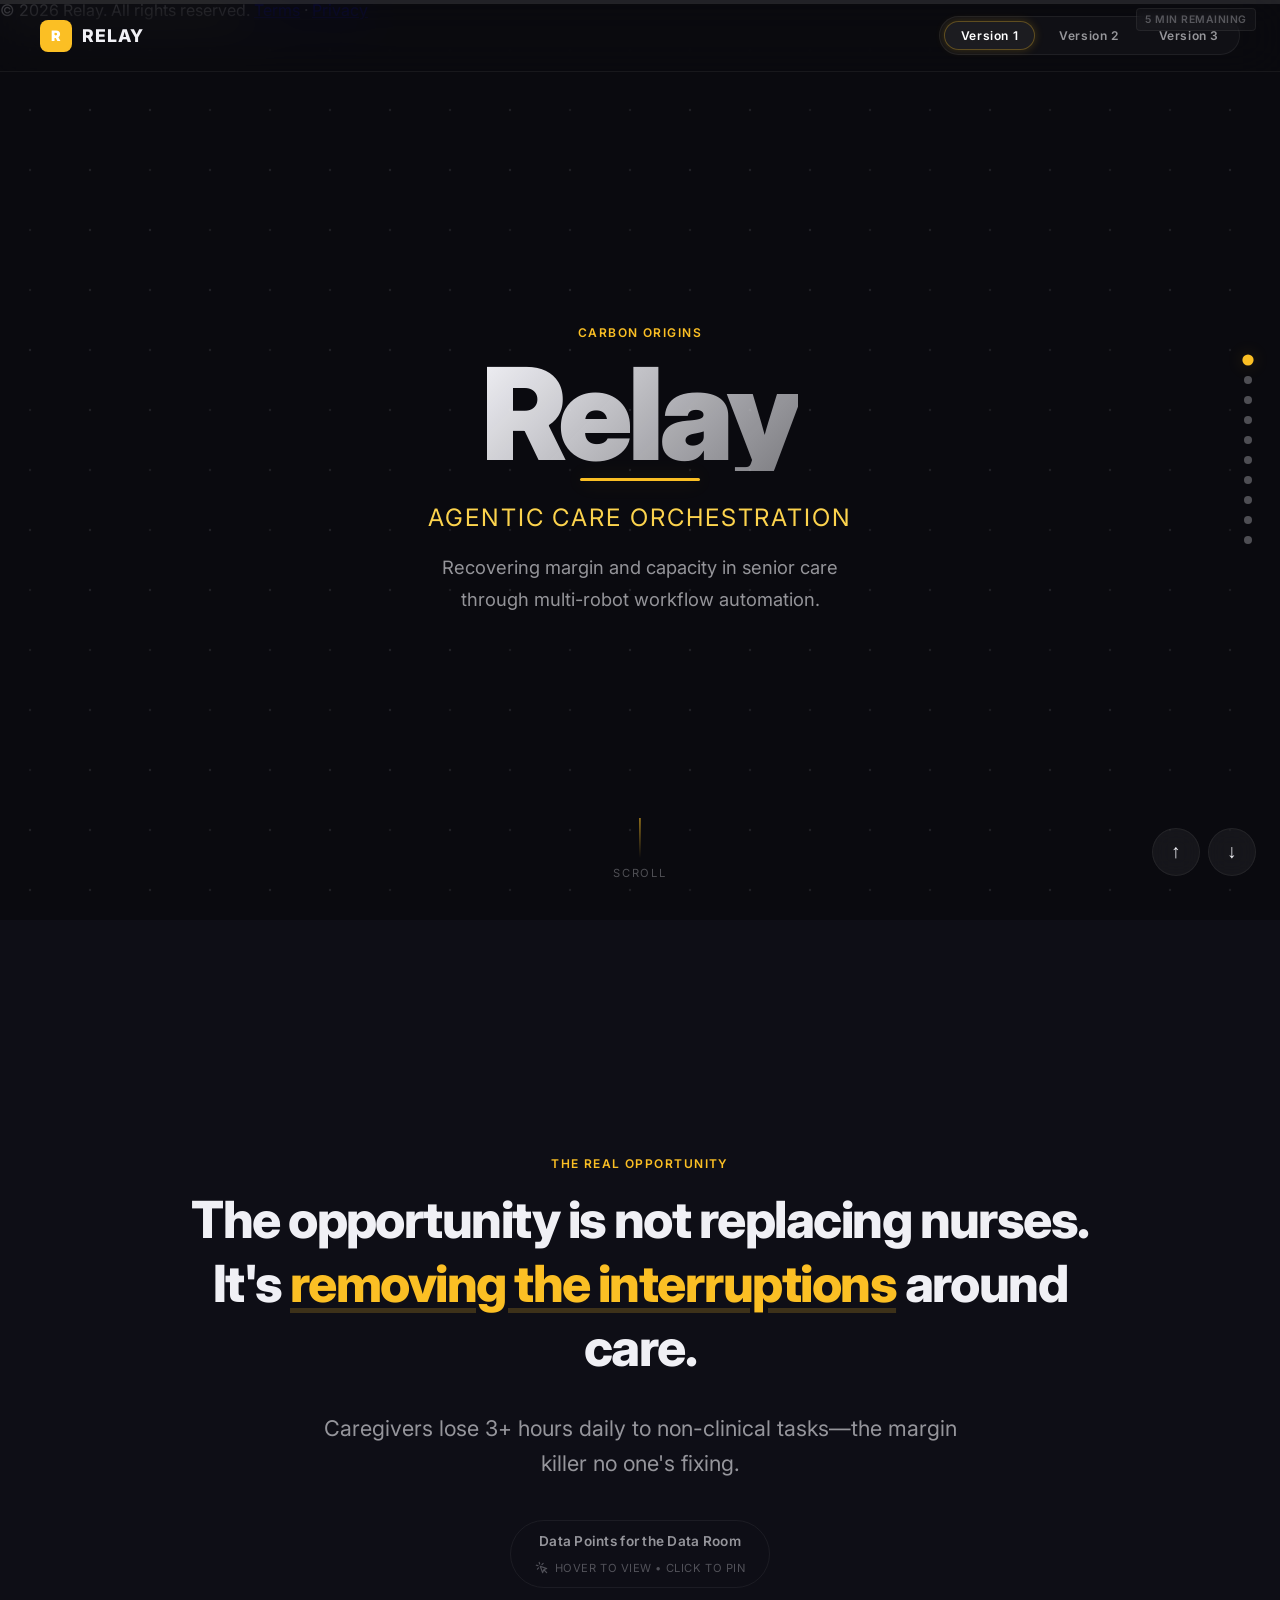
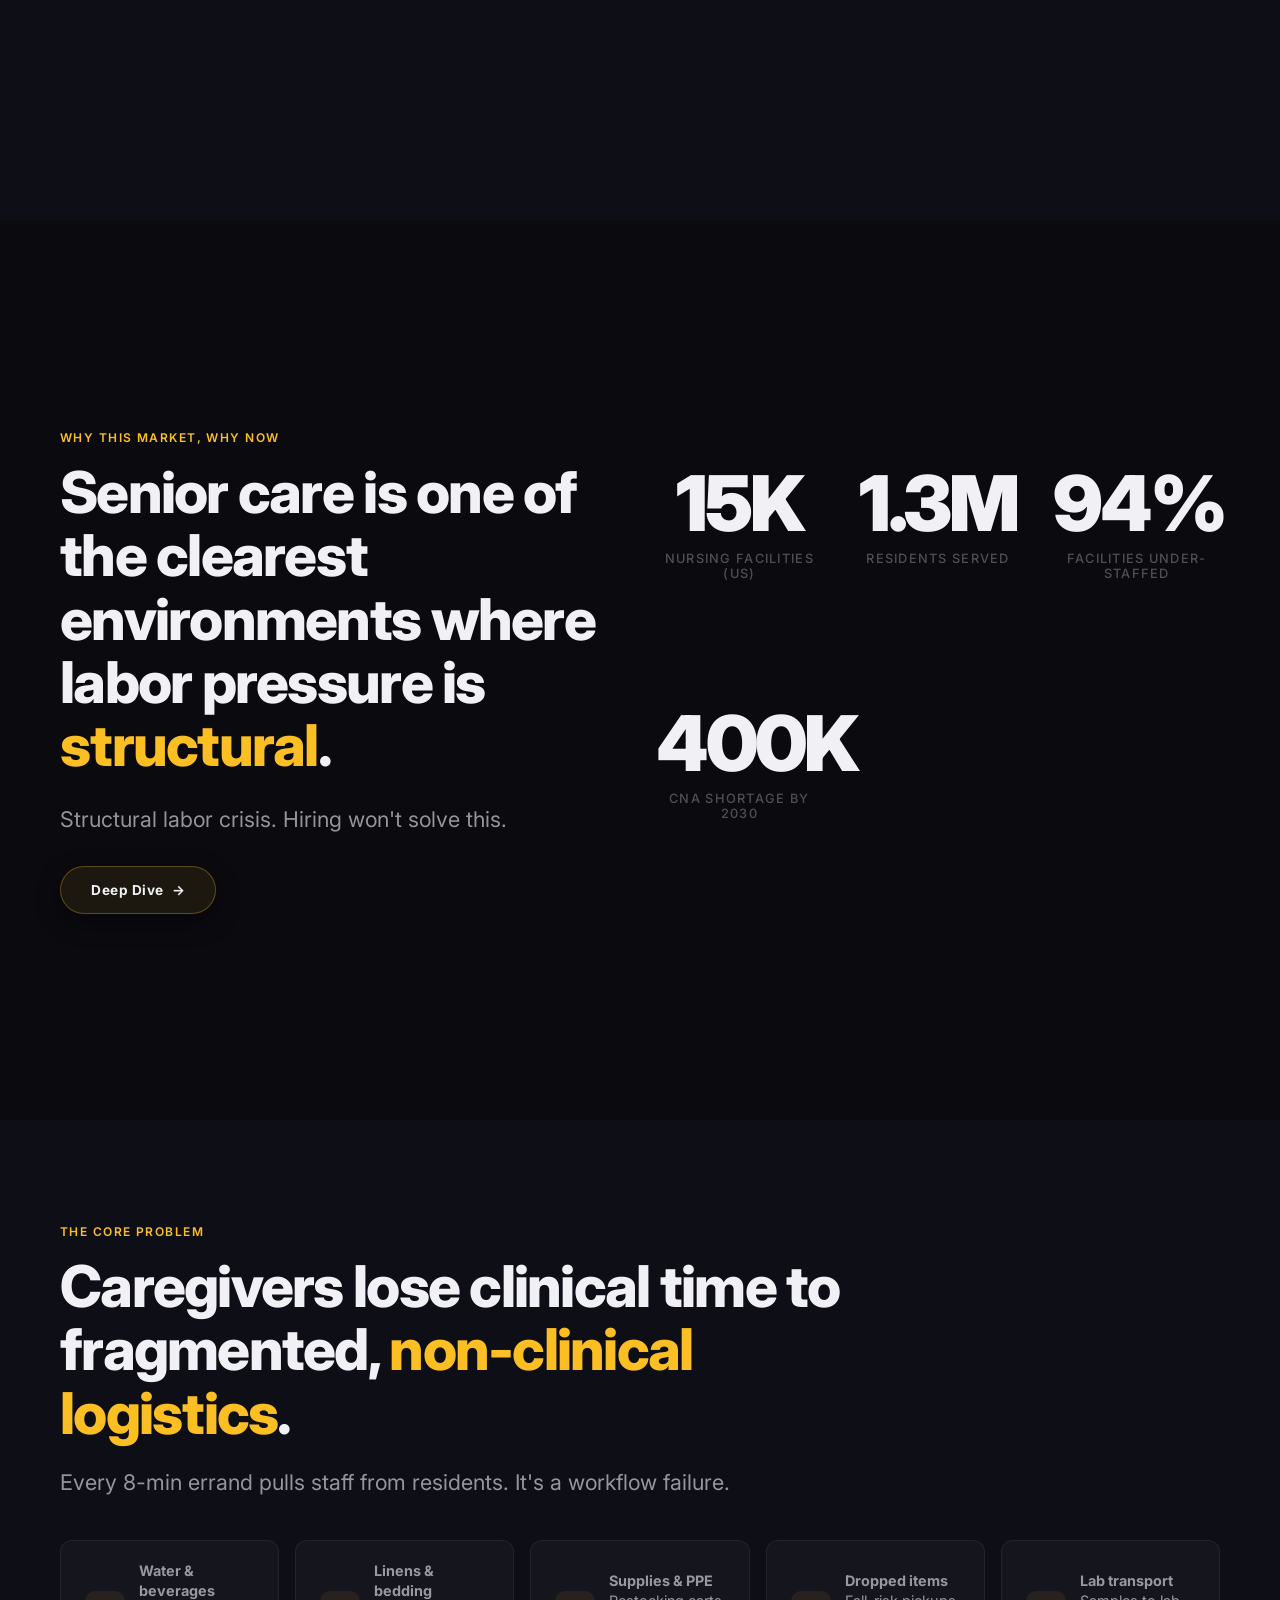
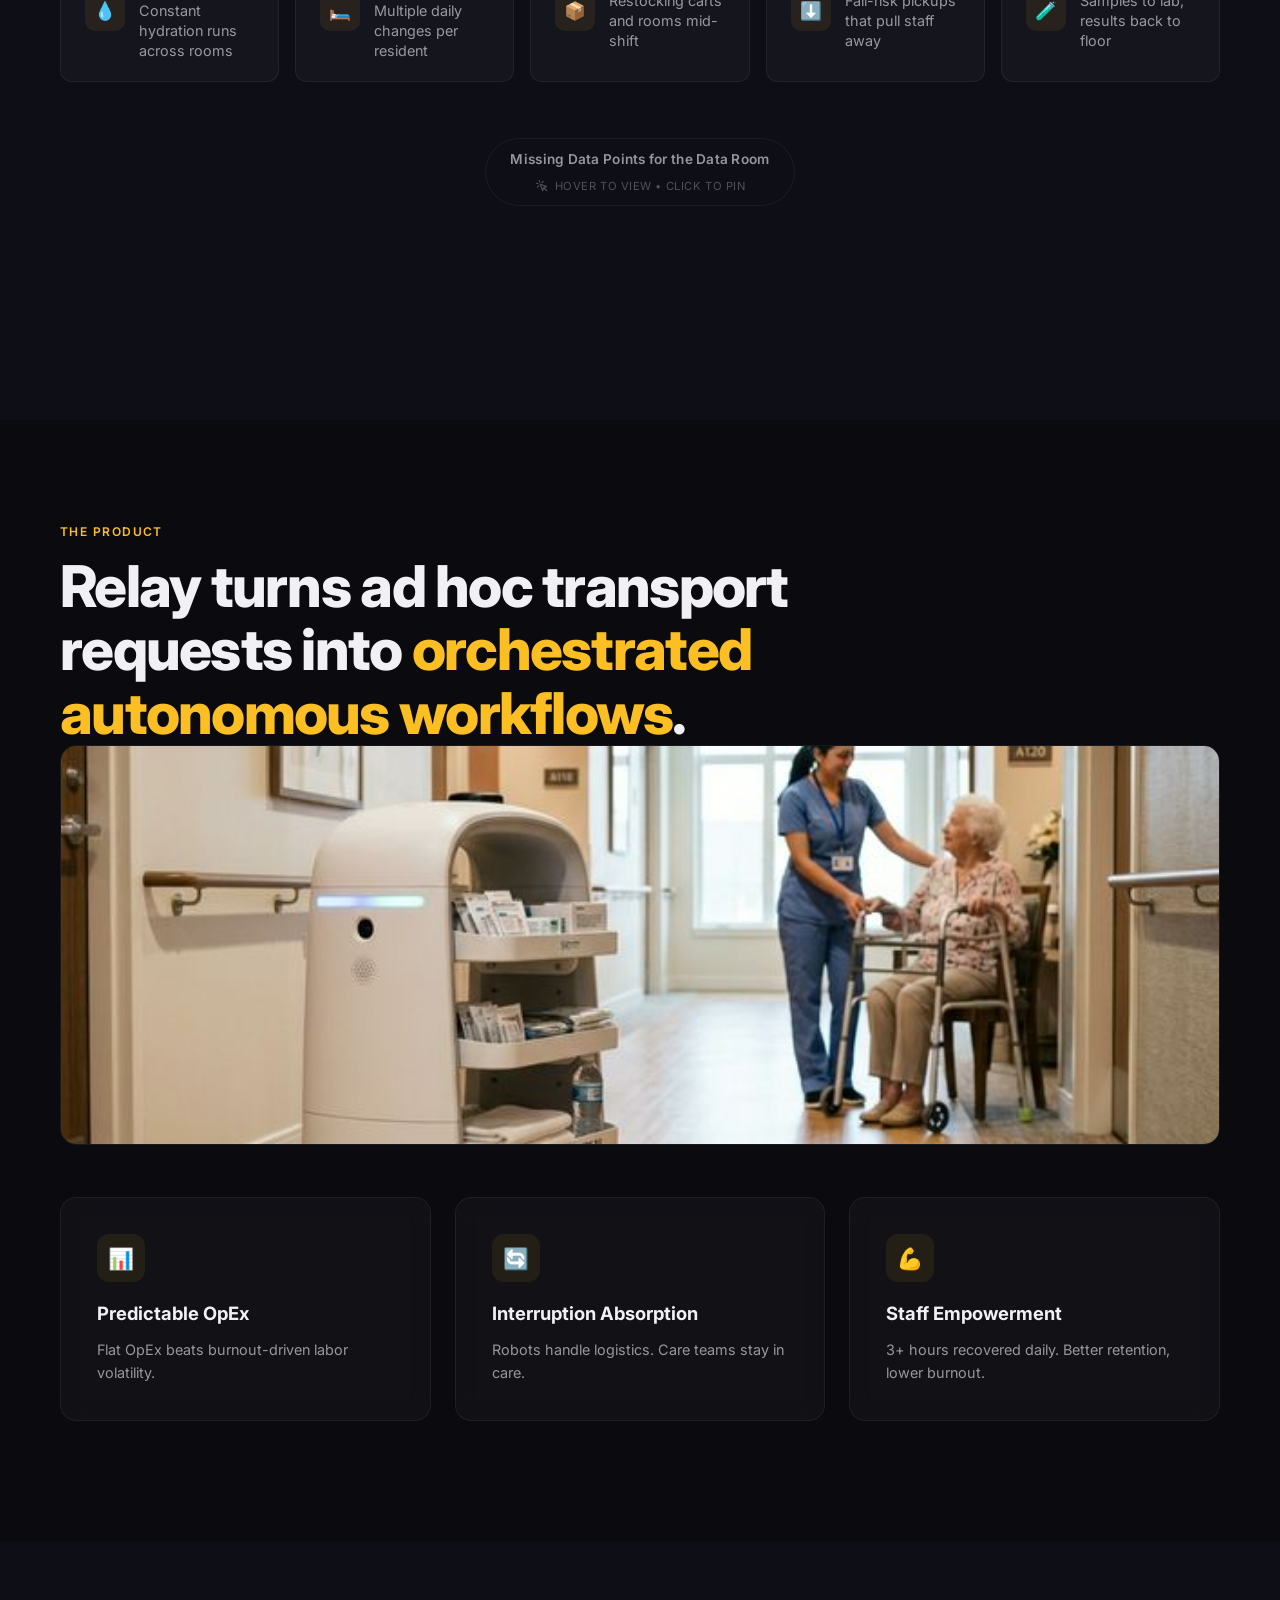
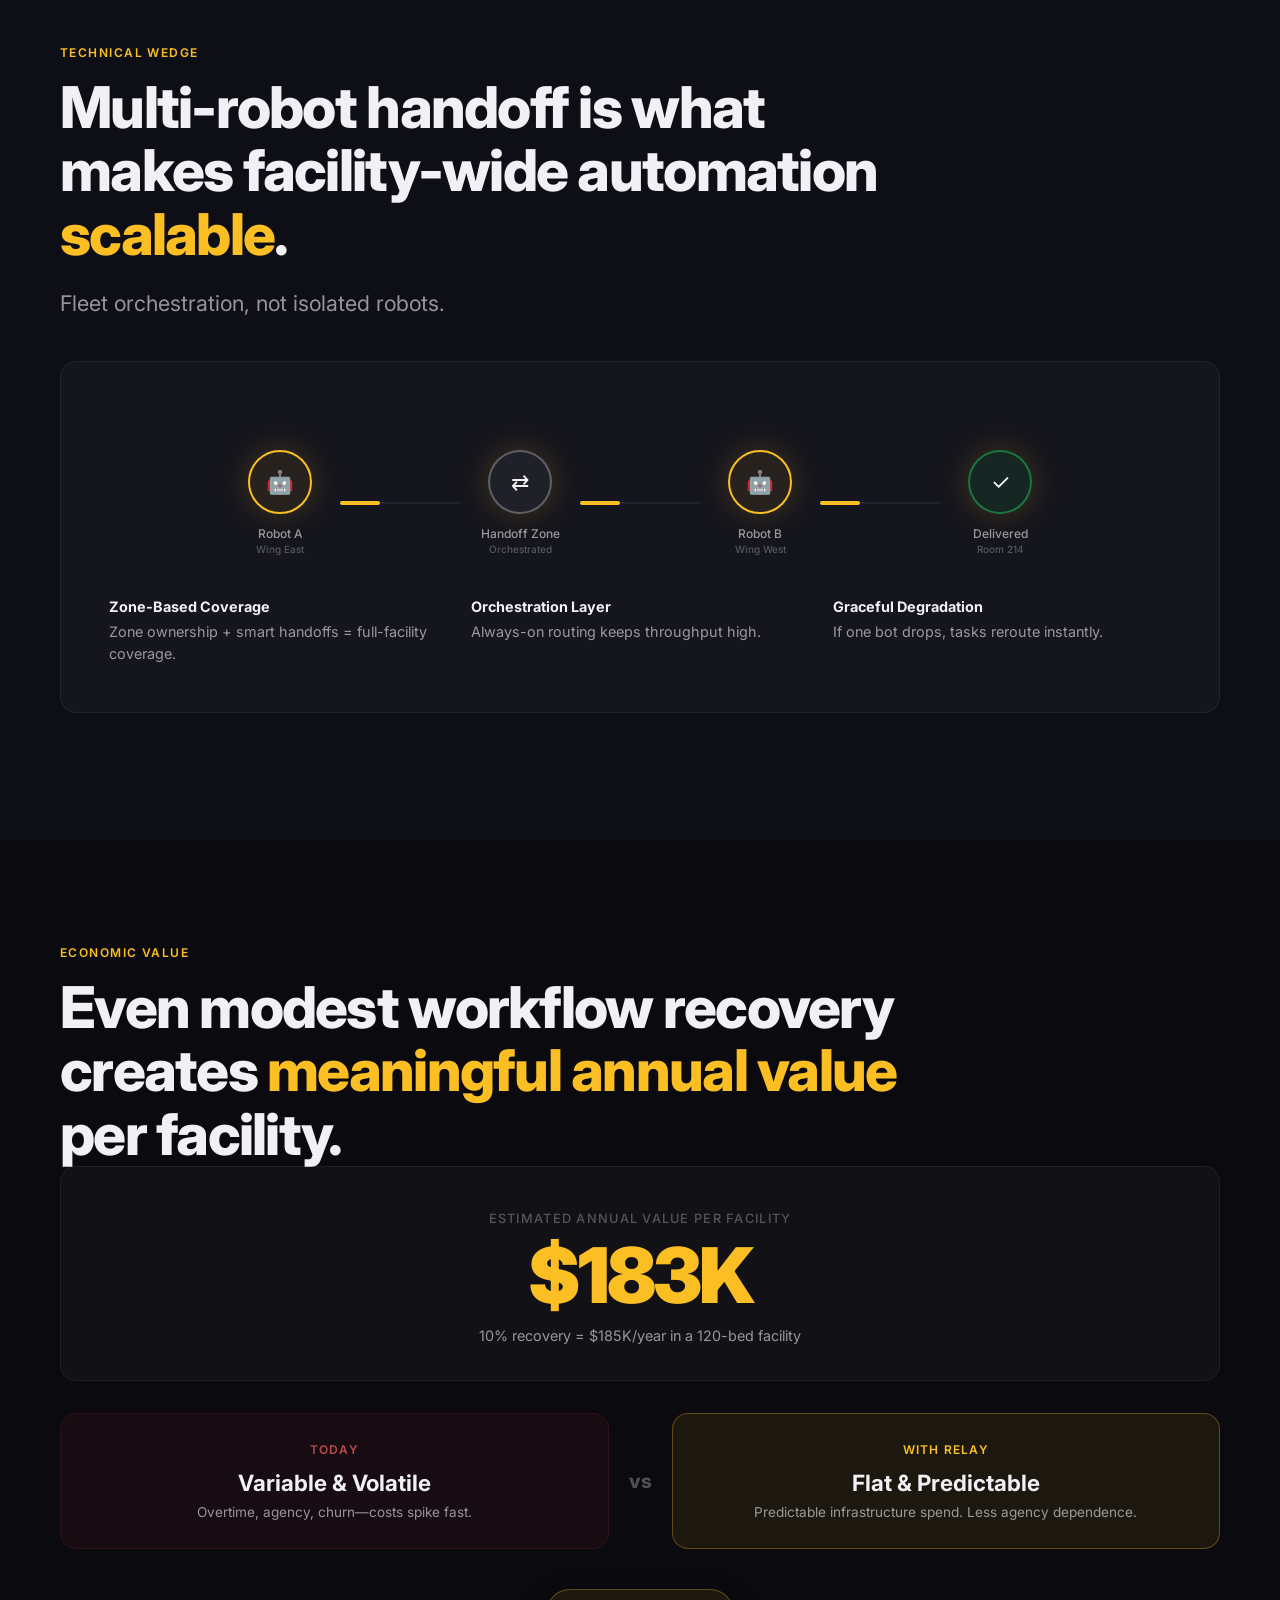
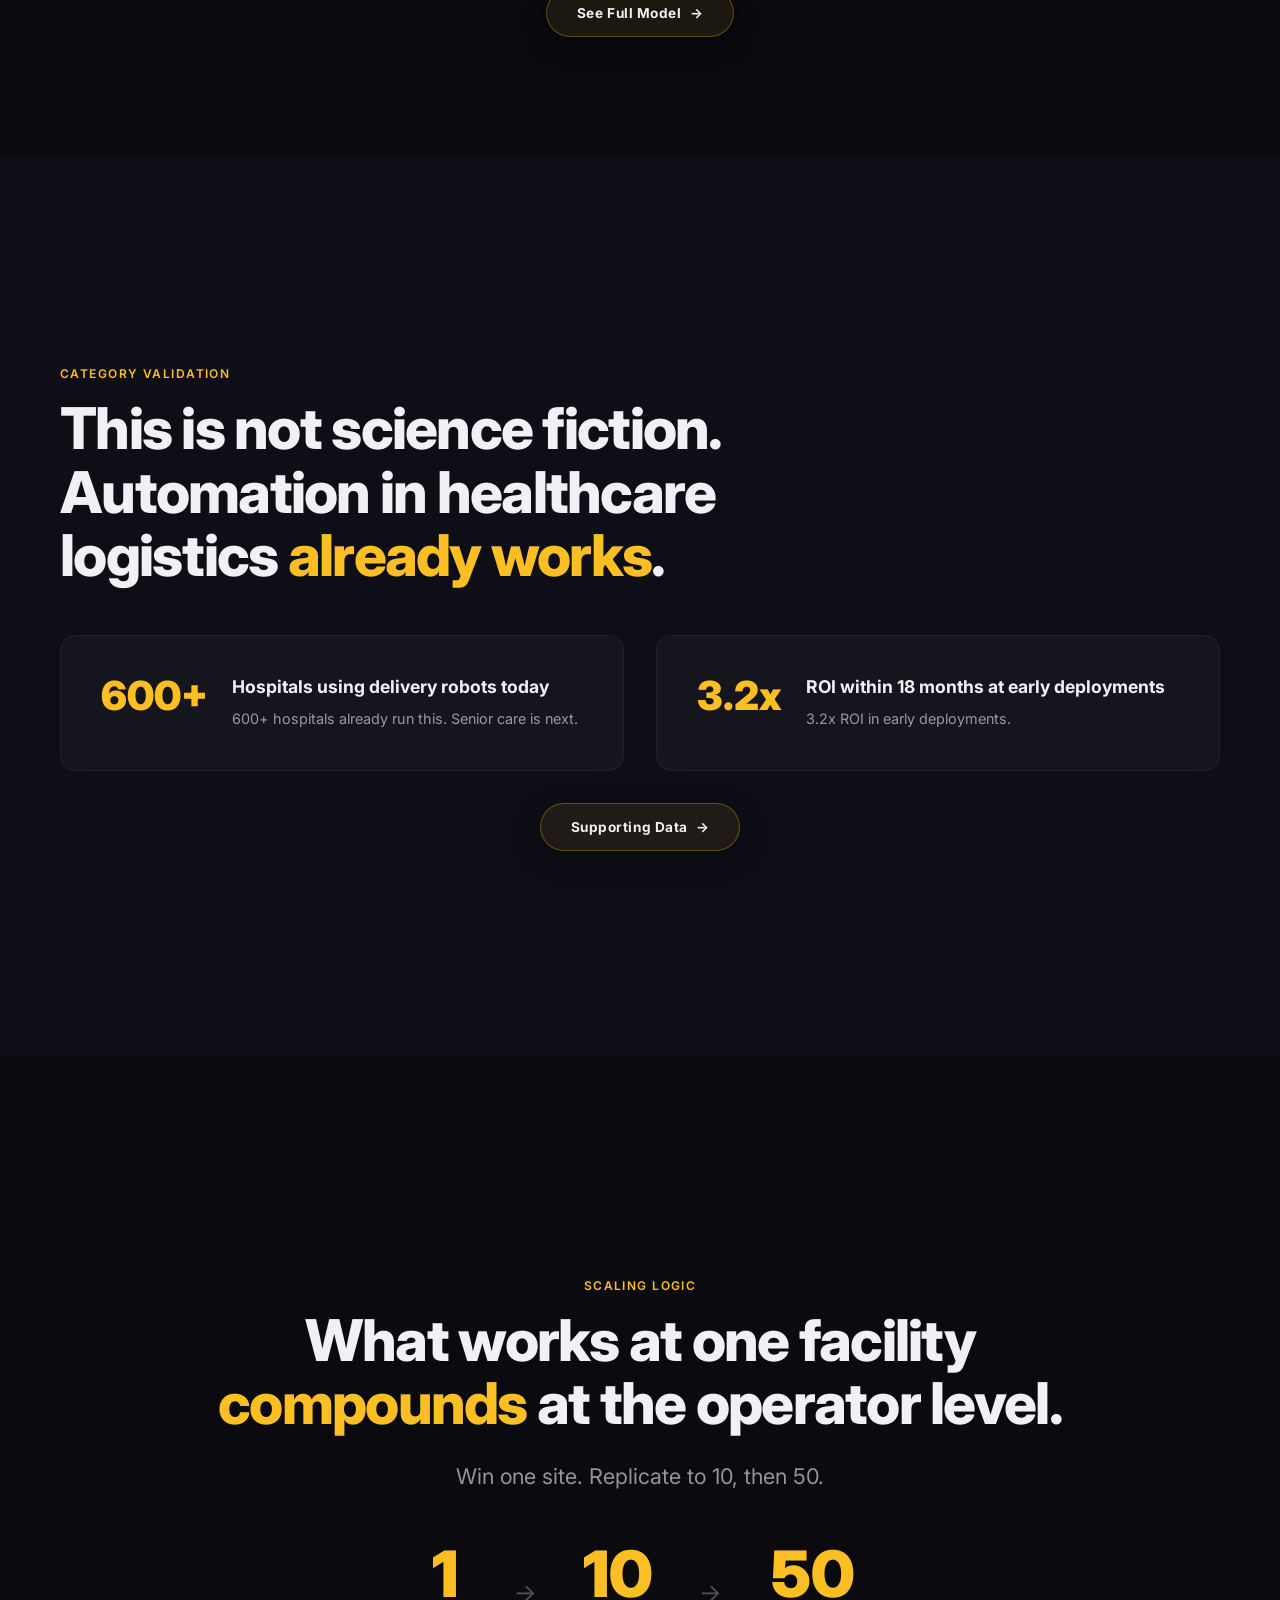
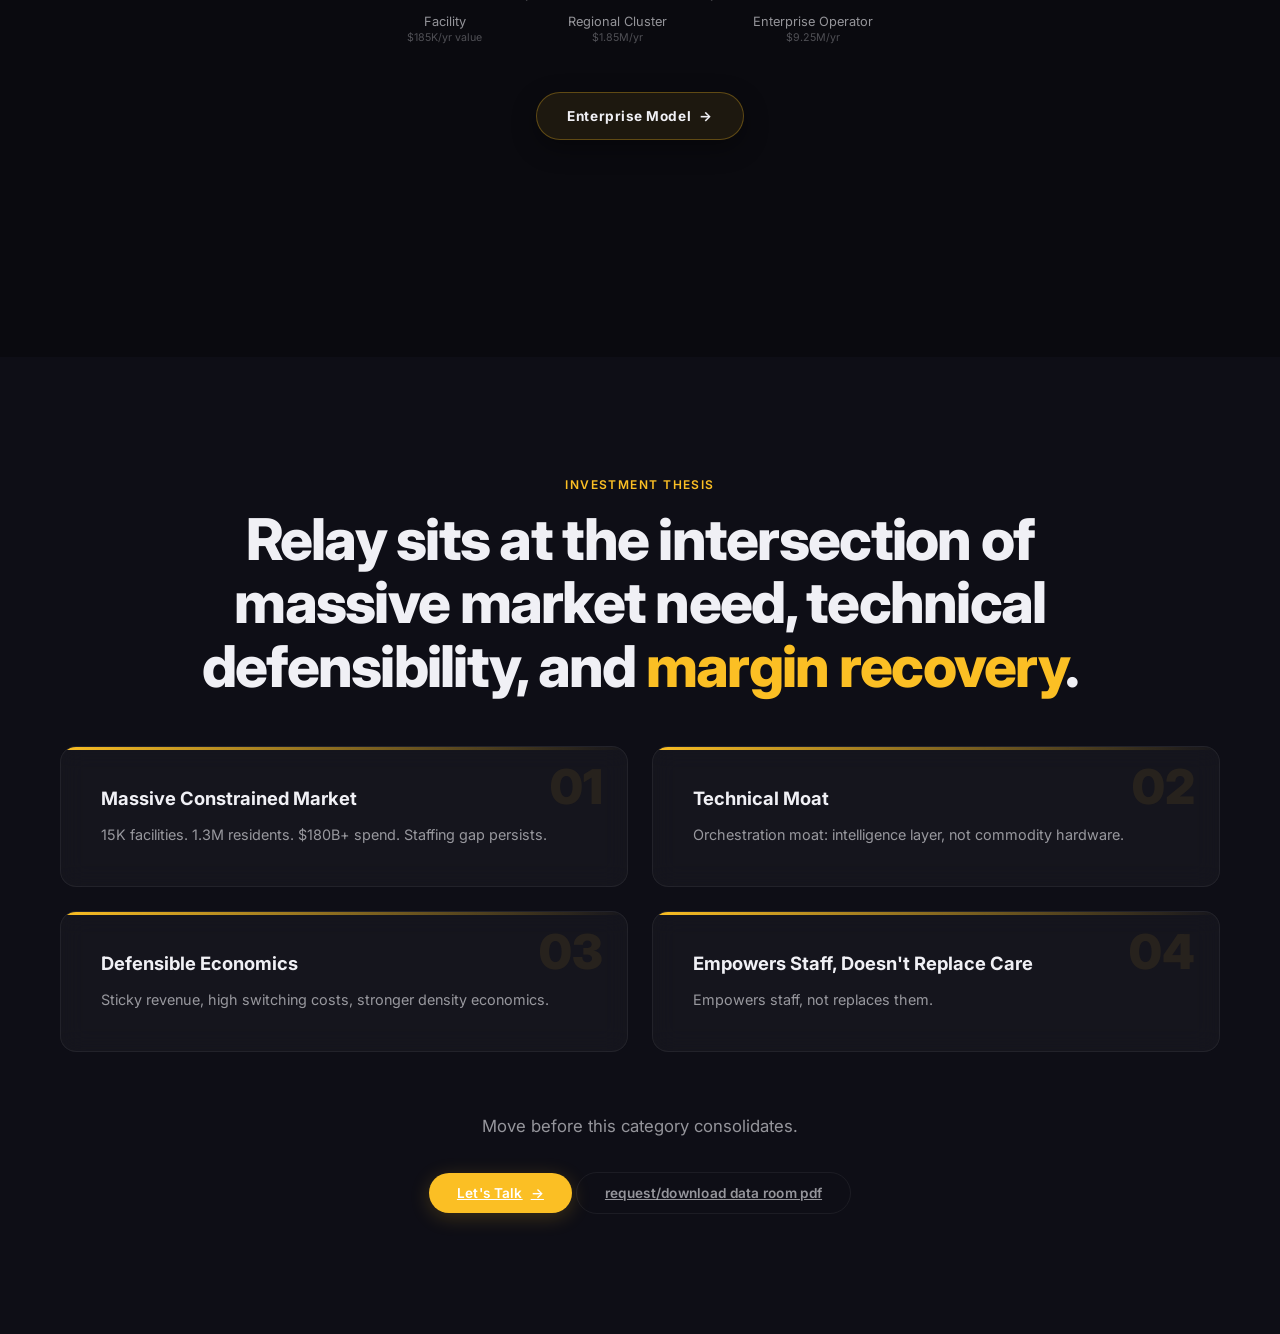
==== commit cc90785f: "Refine deck copy and improve V1 data room button UX" ====
--- a/index.html
+++ b/index.html
@@ -10,7 +10,7 @@
   <link rel="stylesheet" href="styles.css">
 </head>
 
-<body>
+<body class="version-1">
   <div id="v1-progress-container" style="position: fixed; top: 0; left: 0; right: 0; z-index: 2000; height: 4px; background: rgba(255,255,255,0.1);">
     <div id="v1-progress-bar" style="height: 100%; width: 0%; background: #10B981; transition: width 0.1s, background 0.5s;"></div>
     <div id="v1-time-remaining" style="position: absolute; top: 8px; right: 24px; font-size: 0.65rem; font-weight: 600; text-transform: uppercase; letter-spacing: 0.05em; color: var(--text-muted); background: var(--bg-glass); padding: 4px 8px; border-radius: 4px; border: 1px solid var(--border); backdrop-filter: blur(4px);">
@@ -82,9 +82,7 @@
         It's <em class="narrative-em">removing the interruptions</em> around care.
       </h2>
       <p class="subheadline reveal reveal-delay-2" style="margin:32px auto 0;">
-        Every shift, caregivers lose hours to non-clinical logistics – fetching supplies,
-        transporting linens, chasing dropped items. These interruptions don't just waste time.
-        They erode capacity, morale, and margin.
+        Caregivers lose 3+ hours daily to non-clinical tasks—the margin killer no one's fixing.
       </p>
 
       <!-- Data Expander: Slide 1 -->
@@ -139,8 +137,7 @@
               class="headline-accent">structural</span>.
           </h2>
           <p class="subheadline reveal reveal-delay-2" style="margin-top:24px;">
-            Nursing homes sit at the intersection of aging demographics, chronic staffing gaps,
-            and tightening regulation. The pressure is not cyclical – it's permanent.
+            Structural labor crisis. Hiring won't solve this.
           </p>
           <button class="btn btn-ghost btn-arrow reveal reveal-delay-3" onclick="openModal('market-modal')">
             Deep Dive
@@ -178,8 +175,7 @@
         Caregivers lose clinical time to fragmented, <span class="headline-accent">non-clinical logistics</span>.
       </h2>
       <p class="subheadline reveal reveal-delay-2" style="margin-top:20px;">
-        Every interruption compounds. A single "quick trip" to the supply room takes 8–12 minutes
-        and breaks the caregiver's rhythm with residents who depend on consistent presence.
+        Every 8-min errand pulls staff from residents. It's a workflow failure.
       </p>
       <div class="pain-flow reveal reveal-delay-3">
         <div class="pain-card">
@@ -244,17 +240,17 @@
         <div class="glass-card">
           <div class="card-icon">📊</div>
           <h3>Predictable OpEx</h3>
-          <p>Replace variable, burnout-driven labor costs with flat robotic infrastructure that scales linearly.</p>
+          <p>Flat OpEx beats burnout-driven labor volatility.</p>
         </div>
         <div class="glass-card">
           <div class="card-icon">🔄</div>
           <h3>Interruption Absorption</h3>
-          <p>Autonomously handle the logistical tasks that fragment clinical shifts and erode caregiver capacity.</p>
+          <p>Robots handle logistics. Care teams stay in care.</p>
         </div>
         <div class="glass-card">
           <div class="card-icon">💪</div>
           <h3>Staff Empowerment</h3>
-          <p>Give caregivers their time back. When staff can stay with residents, retention rises and burnout falls.</p>
+          <p>3+ hours recovered daily. Better retention, lower burnout.</p>
         </div>
       </div>
     </div>
@@ -270,8 +266,7 @@
         Multi-robot handoff is what makes facility-wide automation <span class="headline-accent">scalable</span>.
       </h2>
       <p class="subheadline reveal reveal-delay-2" style="margin-top:20px;">
-        A single robot covers a hallway. Relay's orchestration layer coordinates fleets across
-        wings, floors, and shifts – turning isolated machines into an integrated logistics nervous system.
+        Fleet orchestration, not isolated robots.
       </p>
       <div class="tech-diagram reveal reveal-delay-3">
         <div class="tech-flow">
@@ -301,17 +296,15 @@
         <div class="tech-points">
           <div class="tech-point">
             <strong>Zone-Based Coverage</strong>
-            Each robot owns a zone. Relay's software handles transitions between zones – no single bot needs to traverse
-            the entire facility.
+            Zone ownership + smart handoffs = full-facility coverage.
           </div>
           <div class="tech-point">
             <strong>Orchestration Layer</strong>
-            Central task allocation, real-time re-routing, and priority queuing ensure optimal fleet utilization around
-            the clock.
+            Always-on routing keeps throughput high.
           </div>
           <div class="tech-point">
             <strong>Graceful Degradation</strong>
-            If one robot is offline, tasks redistribute automatically. The system adapts – it never stops.
+            If one bot drops, tasks reroute instantly.
           </div>
         </div>
       </div>
@@ -330,8 +323,7 @@
       <div class="econ-hero-stat reveal reveal-delay-2">
         <div class="stat-label">Estimated Annual Value Per Facility</div>
         <div class="big-number" style="color:var(--accent);margin:12px 0;" data-count="185000" data-prefix="$">$0</div>
-        <div style="color:var(--text-secondary);font-size:0.9rem;">at 10% logistical labor recovery across a 120-bed
-          facility</div>
+        <div style="color:var(--text-secondary);font-size:0.9rem;">10% recovery = $185K/year in a 120-bed facility</div>
       </div>
       <div class="econ-compare reveal reveal-delay-3">
         <div class="econ-col old">
@@ -339,8 +331,7 @@
             style="font-size:0.75rem;color:rgba(255,100,100,0.7);text-transform:uppercase;letter-spacing:0.1em;font-weight:600;margin-bottom:12px;">
             Today</div>
           <div style="font-size:1.4rem;font-weight:700;margin-bottom:8px;">Variable &amp; Volatile</div>
-          <p style="font-size:0.85rem;color:var(--text-secondary);">Overtime, agency staffing, turnover costs,
-            burnout-driven churn. Unpredictable and compounding.</p>
+          <p style="font-size:0.85rem;color:var(--text-secondary);">Overtime, agency, churn—costs spike fast.</p>
         </div>
         <div class="econ-vs">vs</div>
         <div class="econ-col new">
@@ -348,8 +339,7 @@
             style="font-size:0.75rem;color:var(--accent);text-transform:uppercase;letter-spacing:0.1em;font-weight:600;margin-bottom:12px;">
             With Relay</div>
           <div style="font-size:1.4rem;font-weight:700;margin-bottom:8px;">Flat &amp; Predictable</div>
-          <p style="font-size:0.85rem;color:var(--text-secondary);">Fixed robotic infrastructure cost. No burnout, no
-            overtime, no agency premiums. Scales linearly.</p>
+          <p style="font-size:0.85rem;color:var(--text-secondary);">Predictable infrastructure spend. Less agency dependence.</p>
         </div>
       </div>
       <div style="text-align:center;margin-top:40px;" class="reveal reveal-delay-4">
@@ -373,16 +363,14 @@
           <div class="proof-number">600+</div>
           <div class="proof-text">
             <h3>Hospitals using delivery robots today</h3>
-            <p>From pharmacy transport to linen delivery, autonomous logistics is already deployed at scale in acute
-              care. Senior care is the next frontier.</p>
+            <p>600+ hospitals already run this. Senior care is next.</p>
           </div>
         </div>
         <div class="glass-card proof-card">
           <div class="proof-number">3.2x</div>
           <div class="proof-text">
             <h3>ROI within 18 months at early deployments</h3>
-            <p>Healthcare facilities that have adopted robotic logistics report measurable ROI through labor
-              reallocation and reduced overtime dependency.</p>
+            <p>3.2x ROI in early deployments.</p>
           </div>
         </div>
       </div>
@@ -402,8 +390,7 @@
         What works at one facility <span class="headline-accent">compounds</span> at the operator level.
       </h2>
       <p class="subheadline reveal reveal-delay-2" style="margin:24px auto 0;">
-        The top 10 senior care operators control thousands of facilities. Once Relay proves at a single site,
-        the deployment playbook replicates across portfolios with minimal customization.
+        Win one site. Replicate to 10, then 50.
       </p>
       <div class="scale-visual reveal reveal-delay-3">
         <div class="scale-step">
@@ -441,30 +428,26 @@
         <div class="glass-card thesis-card">
           <div class="number">01</div>
           <h3>Massive Constrained Market</h3>
-          <p>15,000 US nursing facilities, 1.3M residents, $180B+ in annual spend – with structural labor deficits that
-            cannot be hired away.</p>
+          <p>15K facilities. 1.3M residents. $180B+ spend. Staffing gap persists.</p>
         </div>
         <div class="glass-card thesis-card">
           <div class="number">02</div>
           <h3>Technical Moat</h3>
-          <p>Multi-robot orchestration and zone-based handoff create a systems-level barrier. This is not a hardware
-            play – it's an intelligence layer.</p>
+          <p>Orchestration moat: intelligence layer, not commodity hardware.</p>
         </div>
         <div class="glass-card thesis-card">
           <div class="number">03</div>
           <h3>Defensible Economics</h3>
-          <p>Predictable per-facility revenue, high switching costs once integrated into workflow, and unit economics
-            that improve with density.</p>
+          <p>Sticky revenue, high switching costs, stronger density economics.</p>
         </div>
         <div class="glass-card thesis-card">
           <div class="number">04</div>
           <h3>Empowers Staff, Doesn't Replace Care</h3>
-          <p>The narrative is powerful and true: Relay makes caregivers better at their jobs. Regulatory and public
-            sentiment align with this positioning.</p>
+          <p>Empowers staff, not replaces them.</p>
         </div>
       </div>
       <div class="thesis-cta reveal reveal-delay-3">
-        <p>Ready to discuss how Relay recovers margin and capacity across senior care?</p>
+        <p>Move before this category consolidates.</p>
         <a href="mailto:invest@carbonorigins.com" class="btn btn-primary btn-arrow">Let's Talk</a>
         <a href="mailto:invest@carbonorigins.com?subject=Request%2FDownload%20Data%20Room%20PDF" class="btn btn-ghost" style="margin-top:12px;">request/download data room pdf</a>
       </div>
--- a/styles.css
+++ b/styles.css
@@ -463,27 +463,30 @@
   text-align: left;
 }
 .data-expander-content {
-  position: absolute;
-  bottom: calc(100% + 20px);
-  left: 50%;
-  transform: translateX(-50%) translateY(10px);
-  width: min(500px, 90vw);
+  position: fixed;
+  top: 0;
+  left: 0;
+  transform: translateY(10px);
+  width: min(520px, calc(100vw - 24px));
   background: var(--bg-section-alt);
   border: 1px solid var(--border-accent);
   border-radius: var(--radius-card);
   padding: 28px;
+  max-height: min(70vh, 560px);
+  overflow-y: auto;
+  overscroll-behavior: contain;
   opacity: 0;
   visibility: hidden;
   transition: all 0.3s var(--ease);
   box-shadow: 0 20px 40px rgba(0,0,0,0.6), 0 0 40px var(--accent-glow);
   pointer-events: none;
-  z-index: 100;
+  z-index: 2100;
 }
 .data-expander-content::after {
   content: '';
   position: absolute;
   bottom: -7px;
-  left: 50%;
+  left: var(--expander-arrow-left, 50%);
   transform: translateX(-50%) rotate(45deg);
   width: 14px;
   height: 14px;
@@ -491,10 +494,15 @@
   border-right: 1px solid var(--border-accent);
   border-bottom: 1px solid var(--border-accent);
 }
+.data-expander-content.open-down::after {
+  top: -7px;
+  bottom: auto;
+  transform: translateX(-50%) rotate(225deg);
+}
 .data-expander-wrapper.active .data-expander-content {
   opacity: 1;
   visibility: visible;
-  transform: translateX(-50%) translateY(0);
+  transform: translateY(0);
   pointer-events: auto;
 }
 .data-expander-btn.pinned {
@@ -517,6 +525,37 @@
 }
 .expander-list strong {
   color: var(--text-primary); display: block; margin-bottom: 4px;
+}
+
+.version-1 .data-expander-wrapper {
+  margin-top: 28px;
+}
+
+.version-1 .btn.btn-ghost.data-expander-btn {
+  min-height: 48px;
+}
+
+.version-1 .btn.btn-ghost.btn-arrow {
+  padding: 13px 30px;
+  min-height: 48px;
+  font-weight: 700;
+  letter-spacing: 0.04em;
+  color: var(--text-primary);
+  border-color: var(--border-accent);
+  background: var(--accent-light);
+  box-shadow: 0 8px 24px rgba(0,0,0,0.35);
+}
+
+.version-1 .btn.btn-ghost.btn-arrow:hover {
+  background: var(--accent);
+  color: #fff;
+  border-color: var(--accent);
+  box-shadow: 0 10px 30px var(--accent-glow);
+  transform: translateY(-2px);
+}
+
+.version-1 #market .btn.btn-ghost.btn-arrow {
+  margin-top: 30px;
 }
 
 /* ═══ RESPONSIVE ═══ */
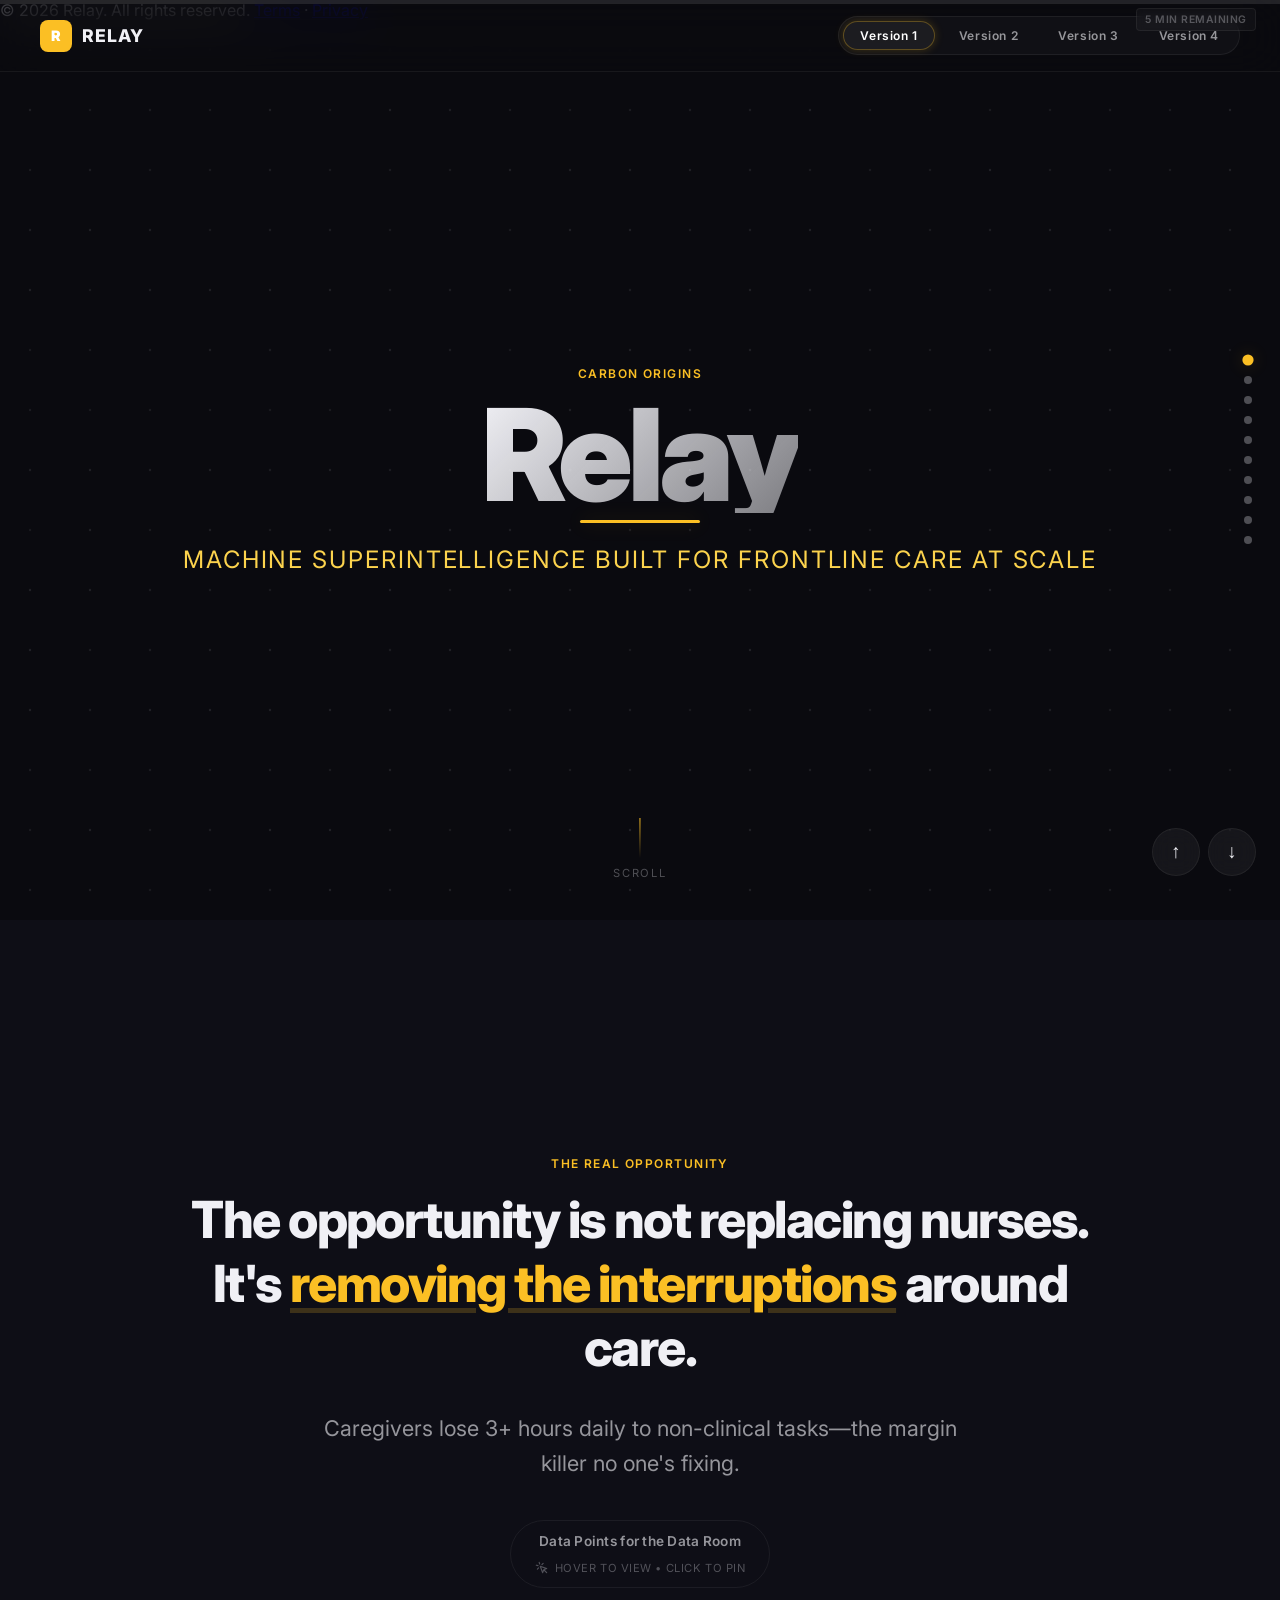
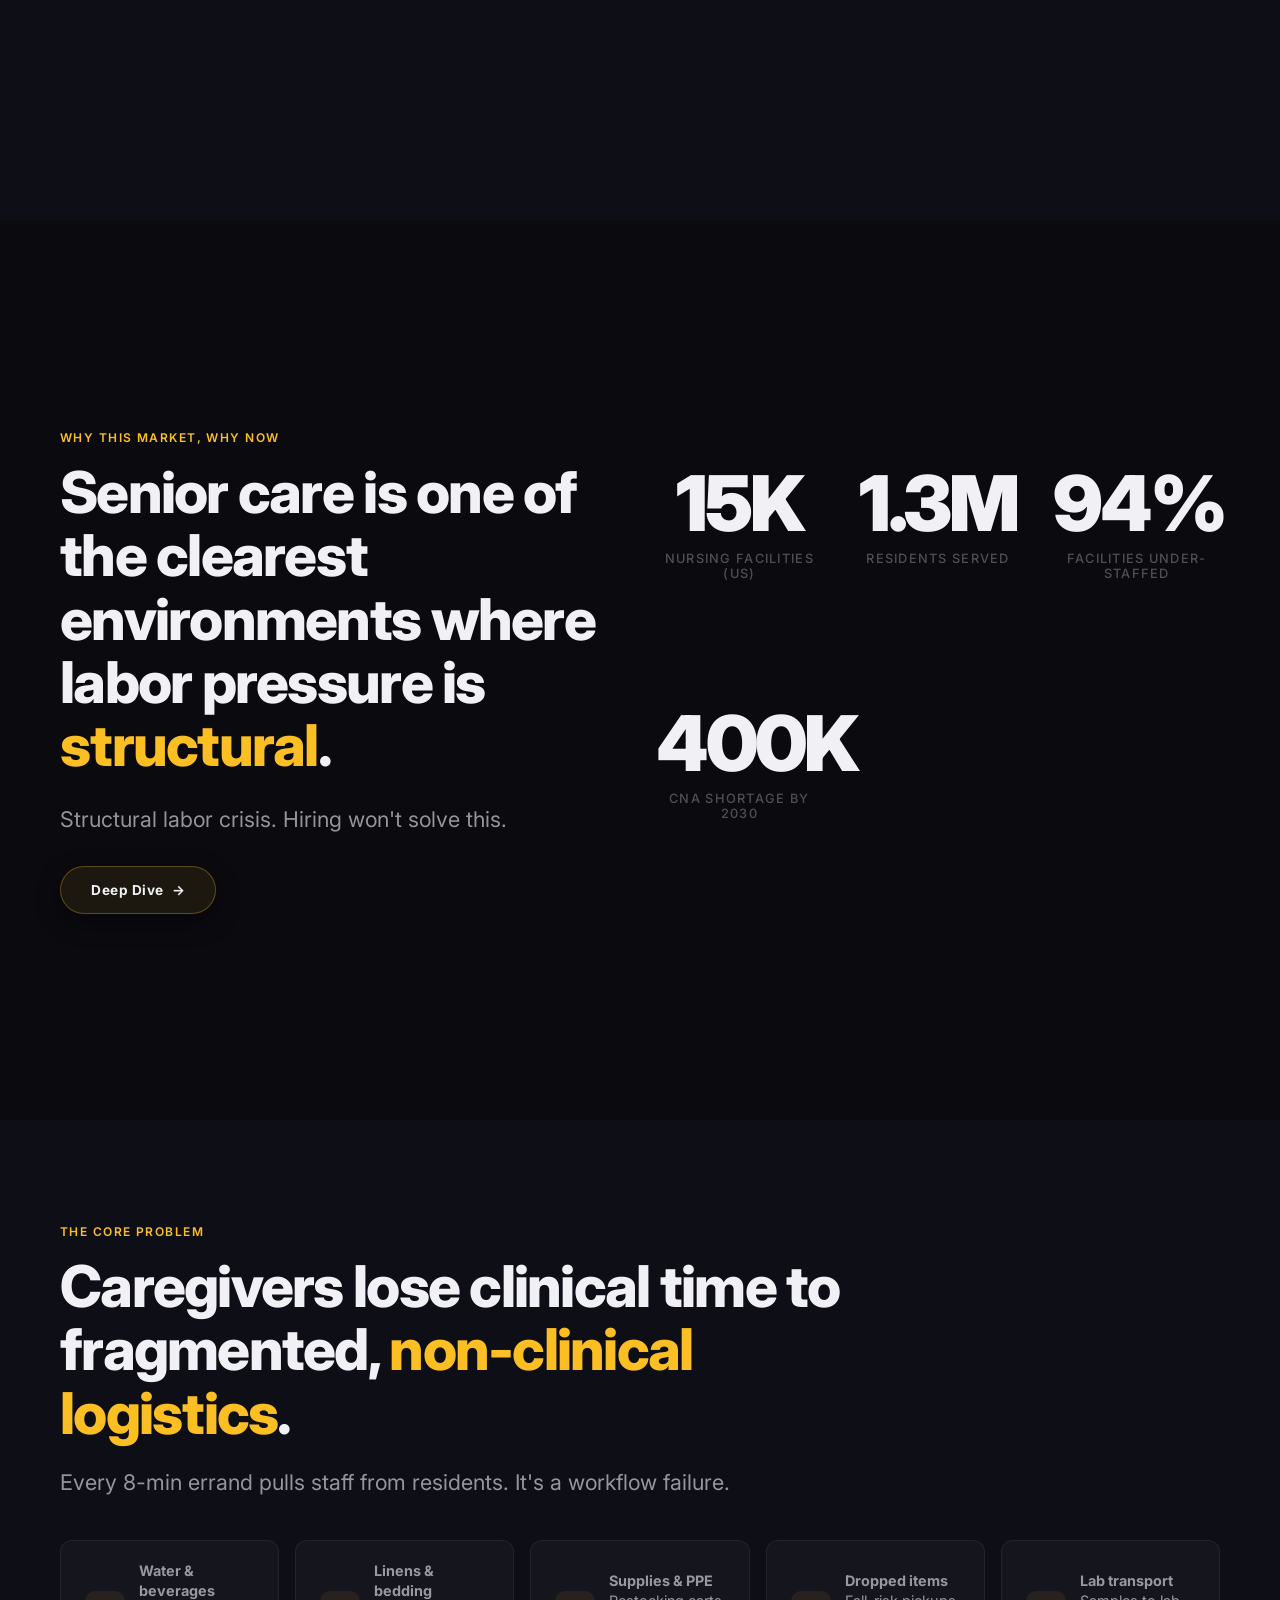
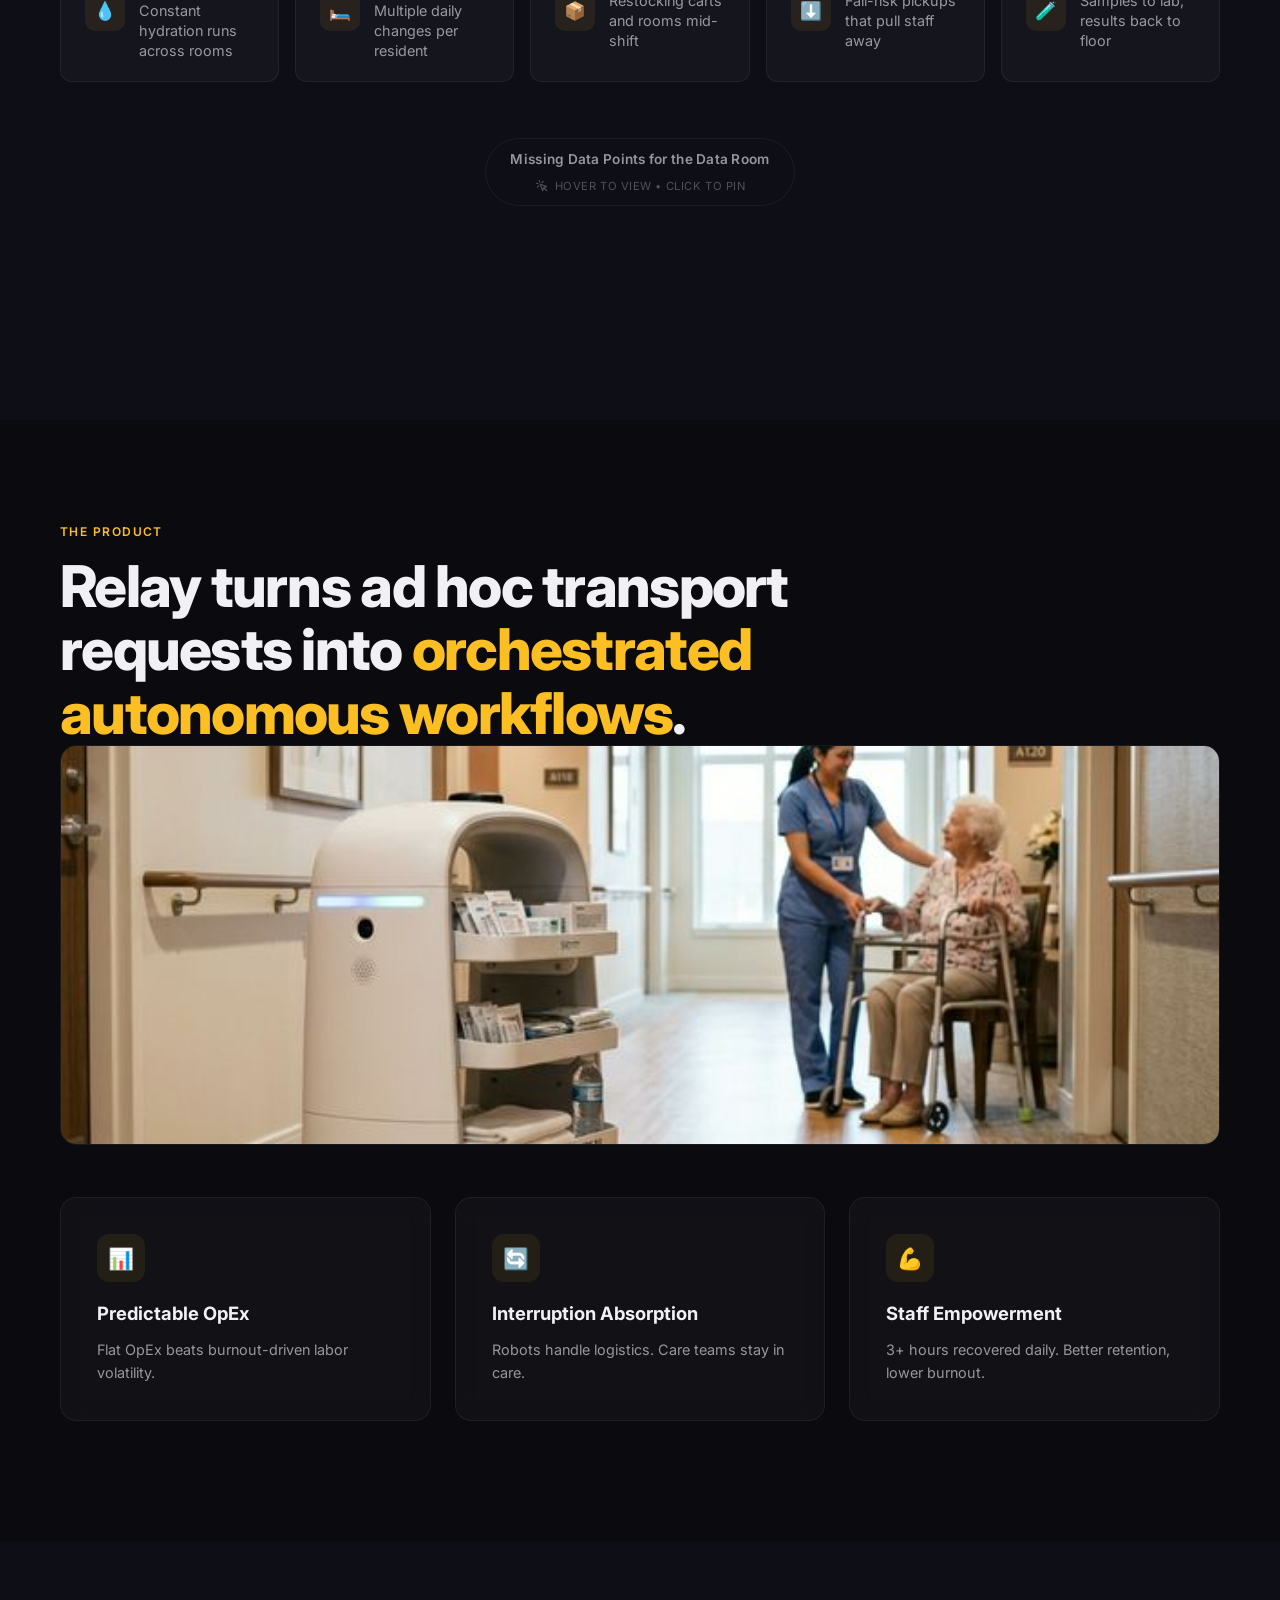
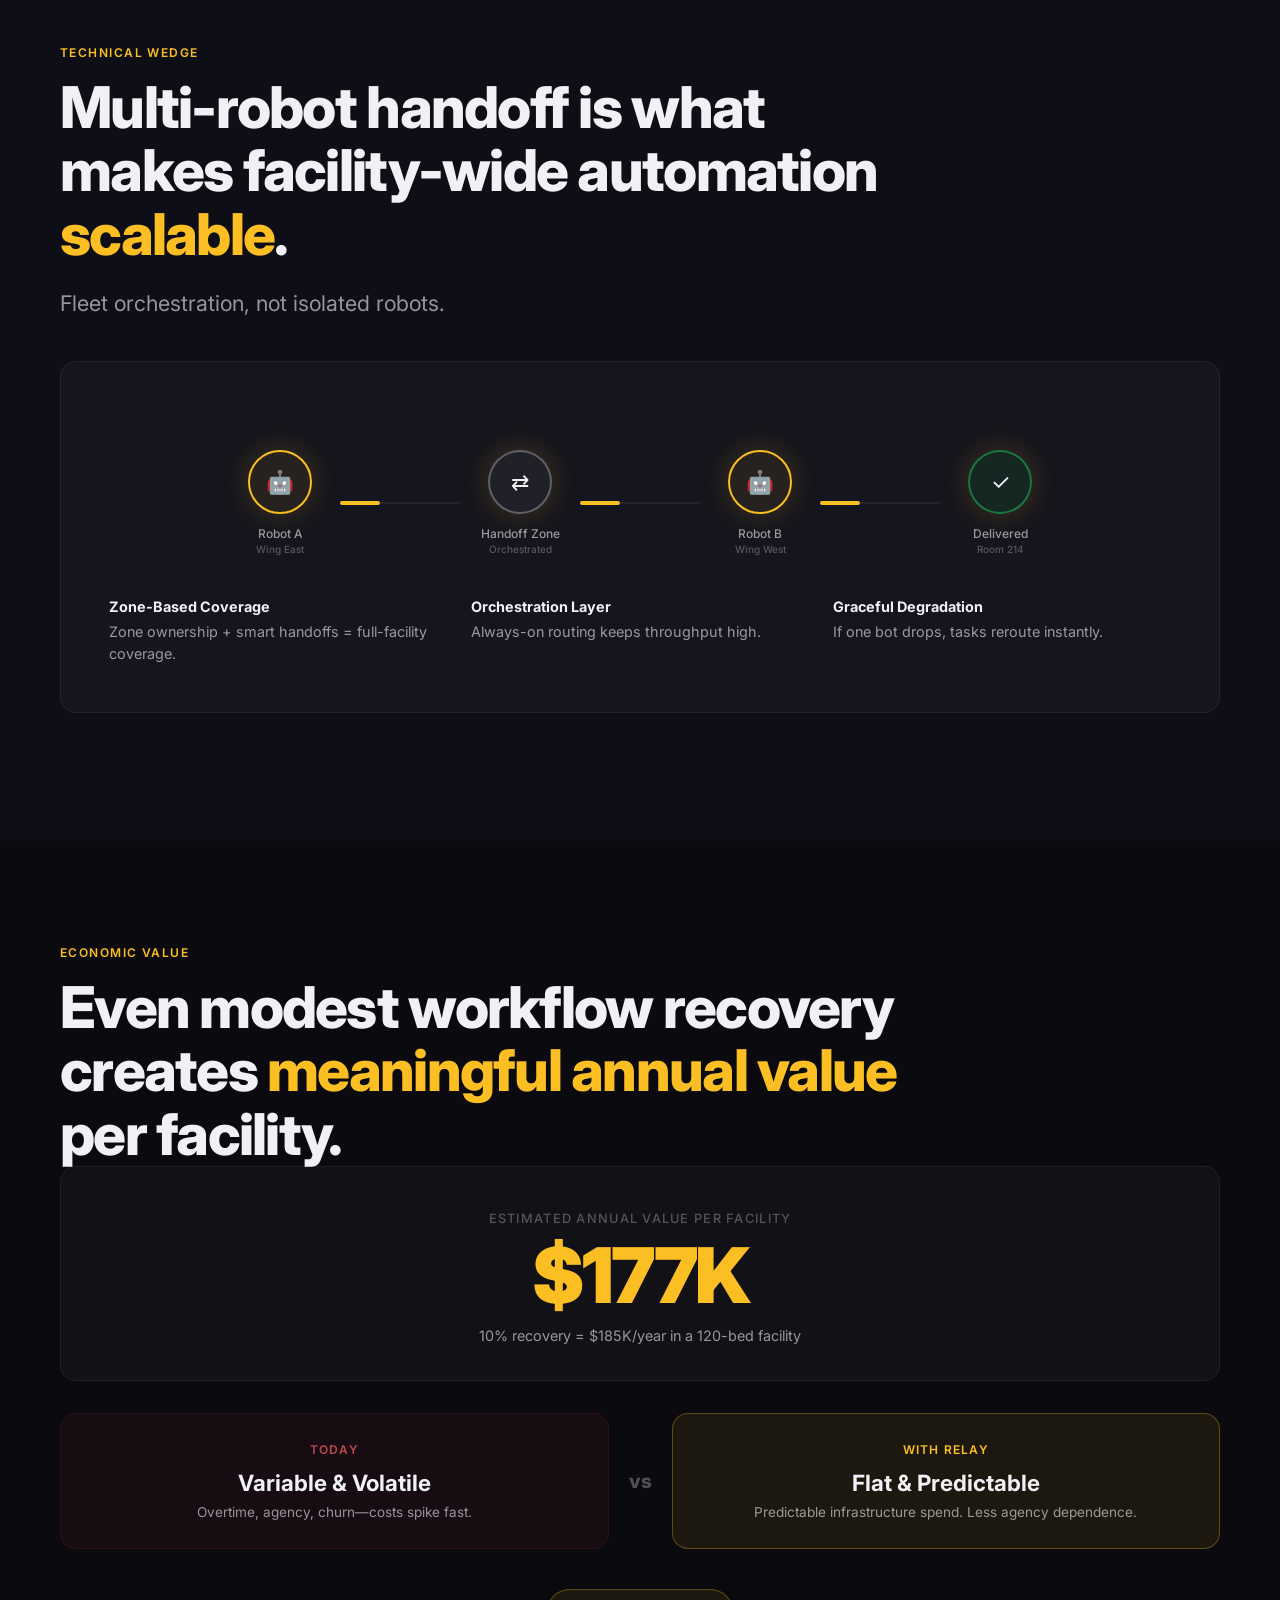
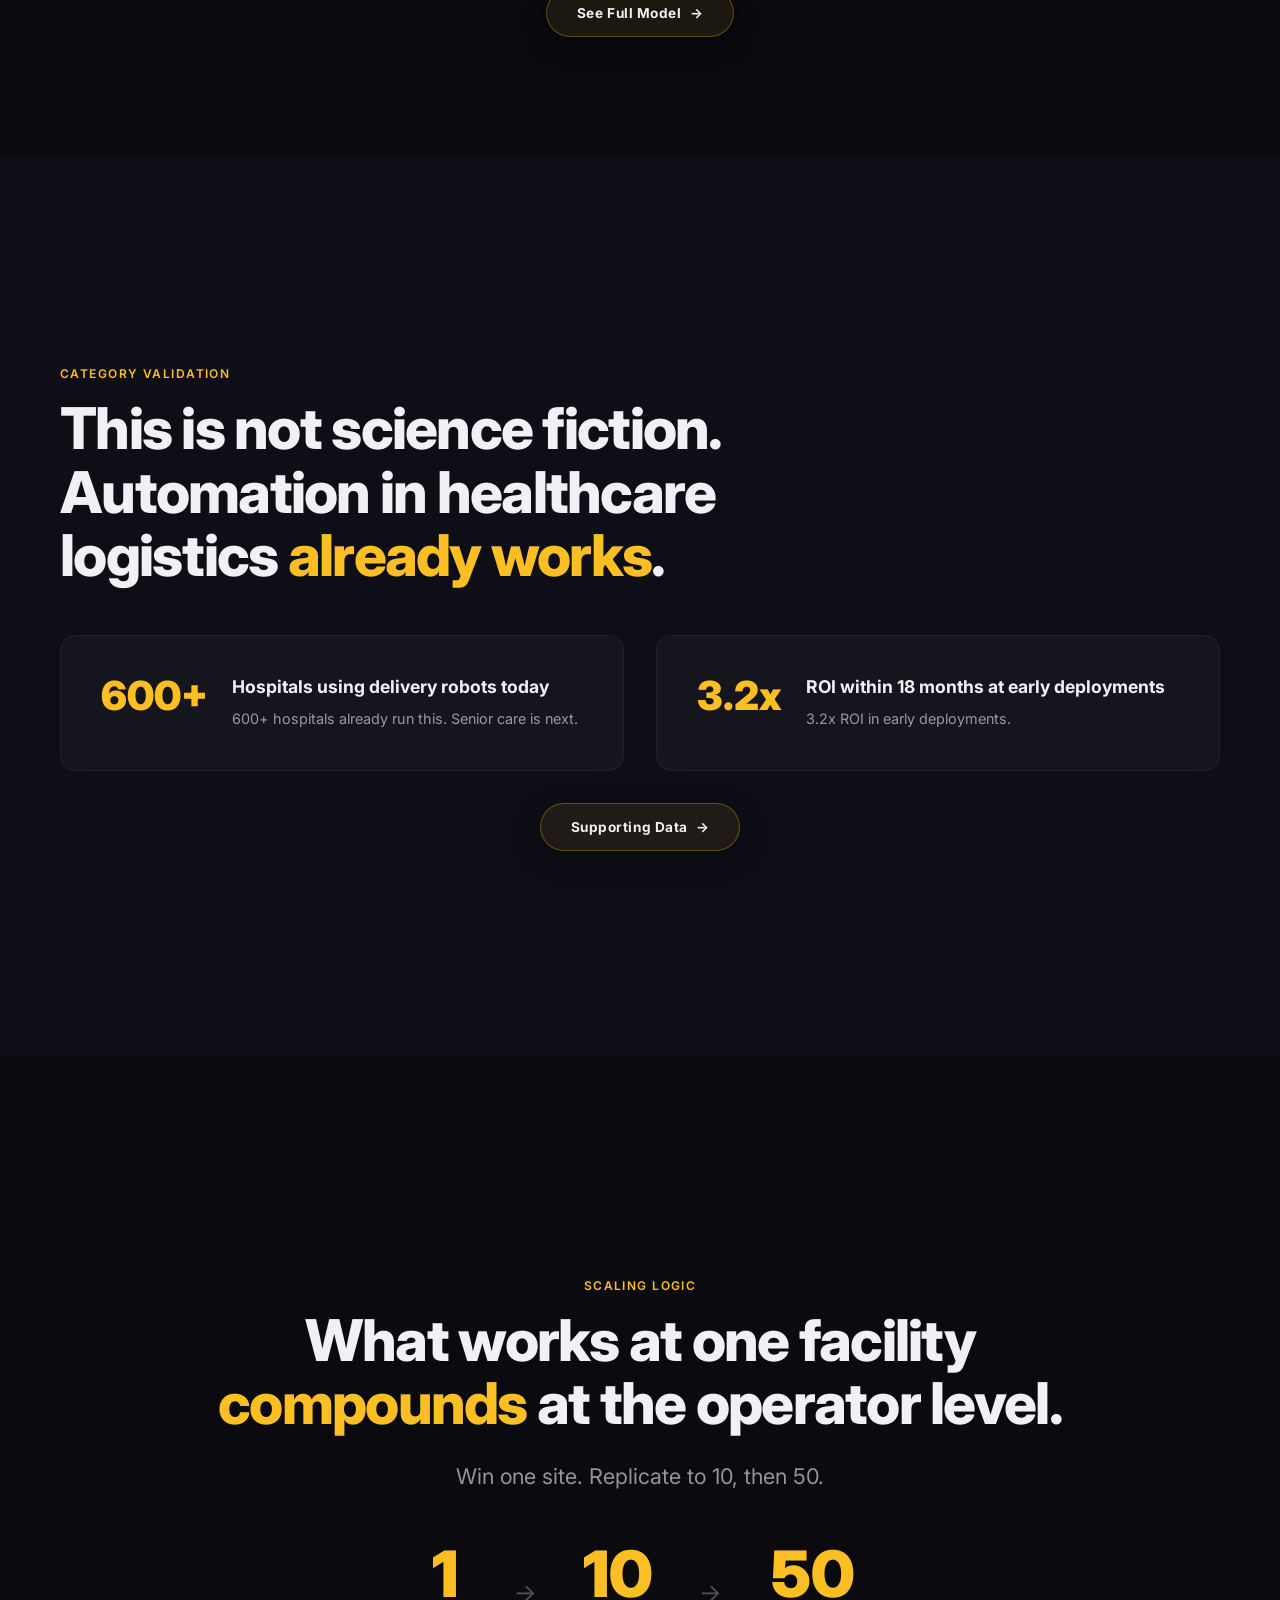
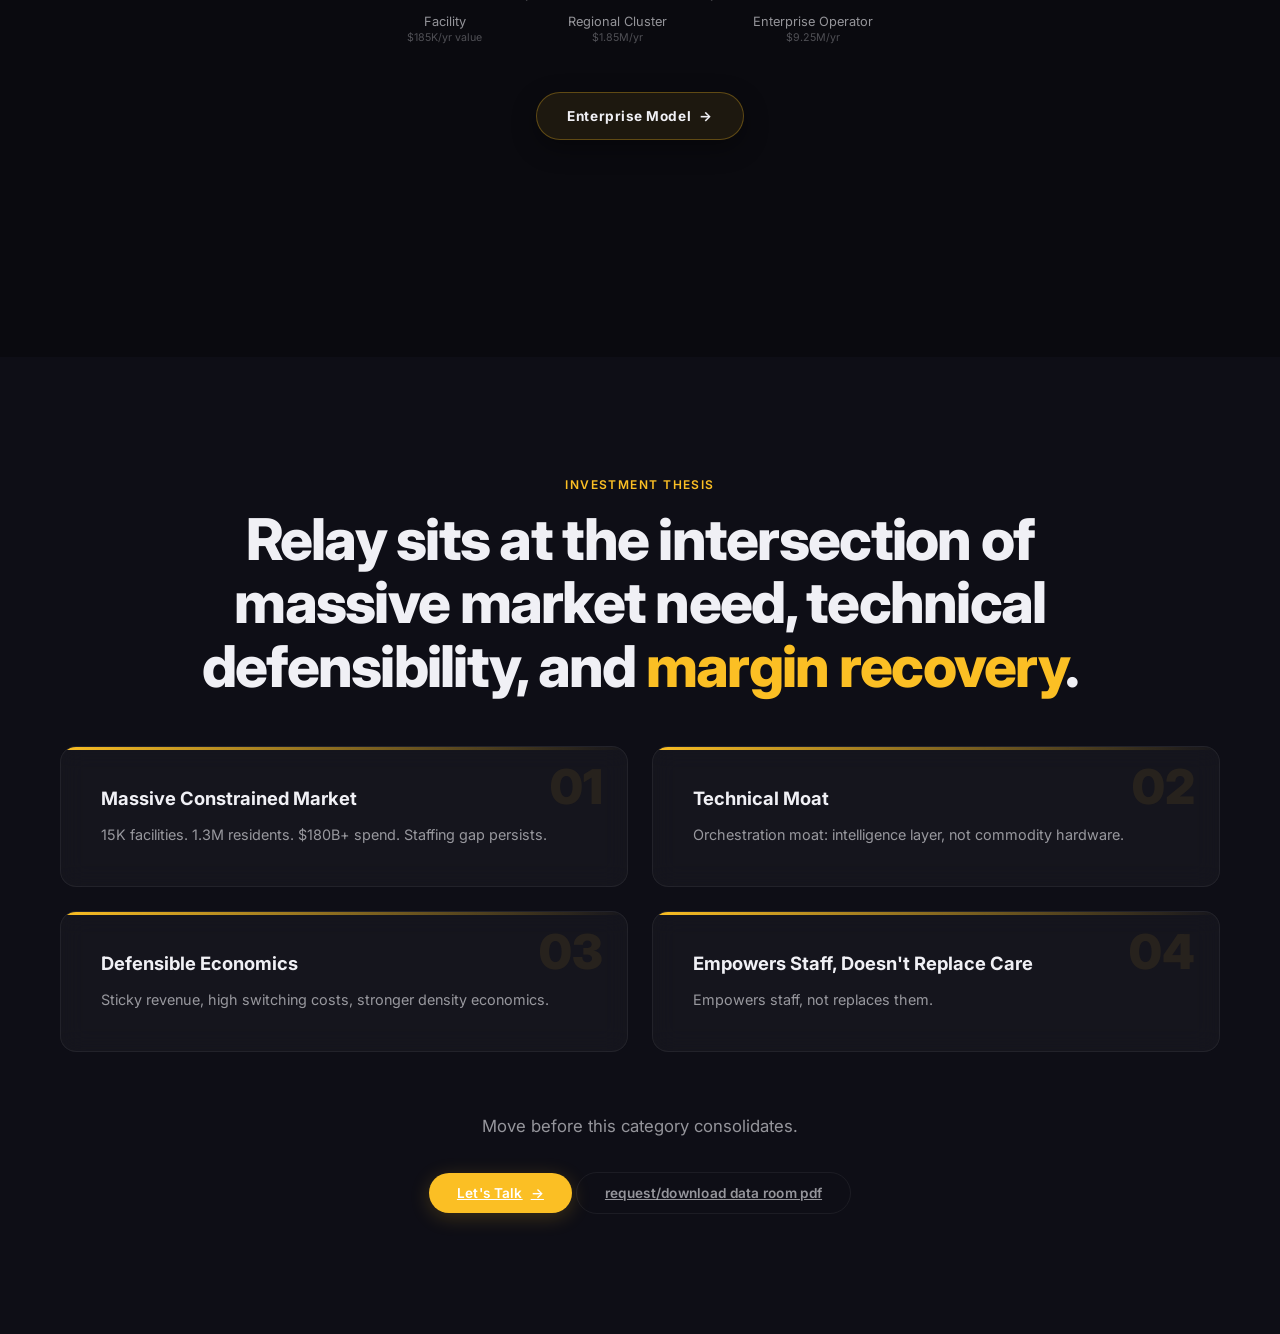
==== commit 2d5f9c0c: "Add Version 4 deck with strategic positioning slide" ====
--- a/index.html
+++ b/index.html
@@ -26,6 +26,7 @@
       <a href="index.html" class="active">Version 1</a>
       <a href="v2.html">Version 2</a>
       <a href="v3.html">Version 3</a>
+      <a href="v4.html">Version 4</a>
     </div>
   </nav>
 
@@ -59,11 +60,7 @@
     <div class="section-inner">
       <div class="label reveal">Carbon Origins</div>
       <h1 class="cover-title reveal reveal-delay-1">Relay</h1>
-      <p class="cover-tagline reveal reveal-delay-2">Agentic Care Orchestration</p>
-      <p class="cover-sub reveal reveal-delay-3">
-        Recovering margin and capacity in senior care<br>
-        through multi-robot workflow automation.
-      </p>
+      <p class="cover-tagline reveal reveal-delay-2">Machine superintelligence built for frontline care at scale</p>
     </div>
     <div class="scroll-indicator">
       <div class="line"></div>
